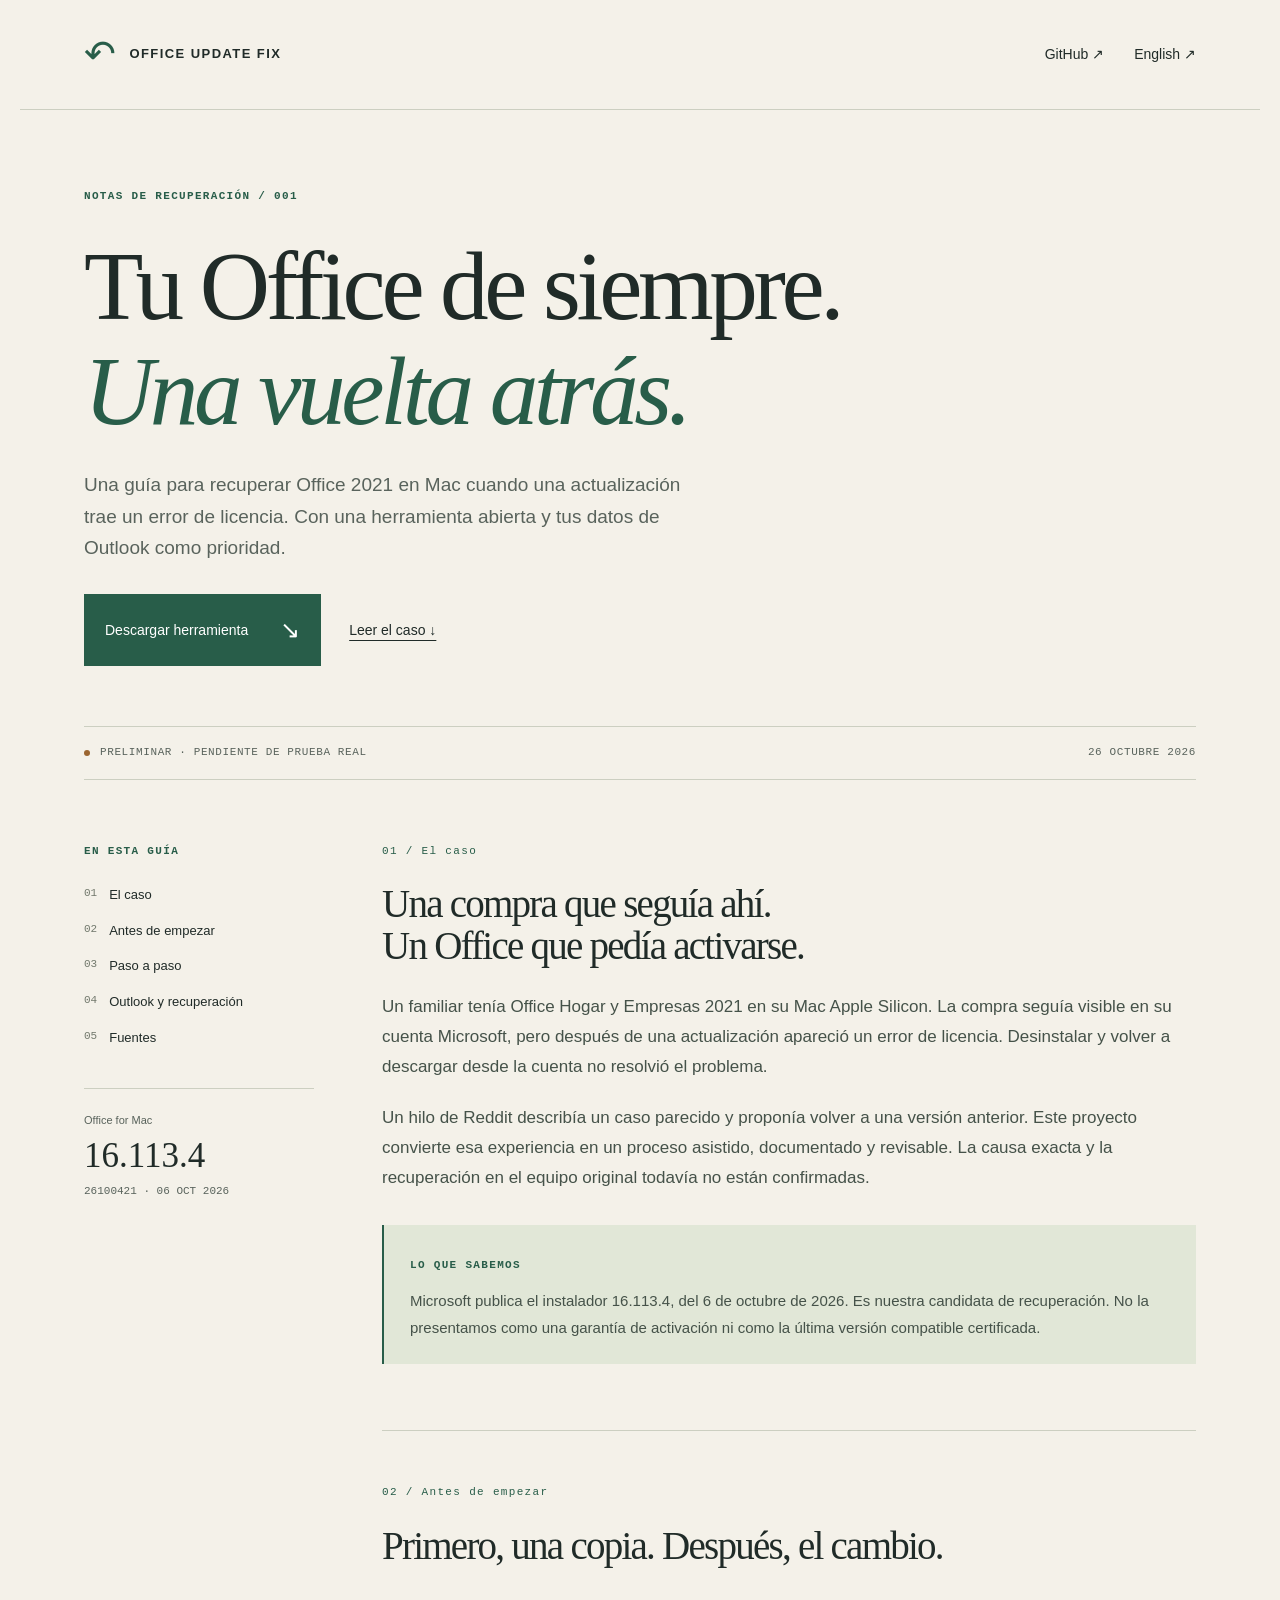
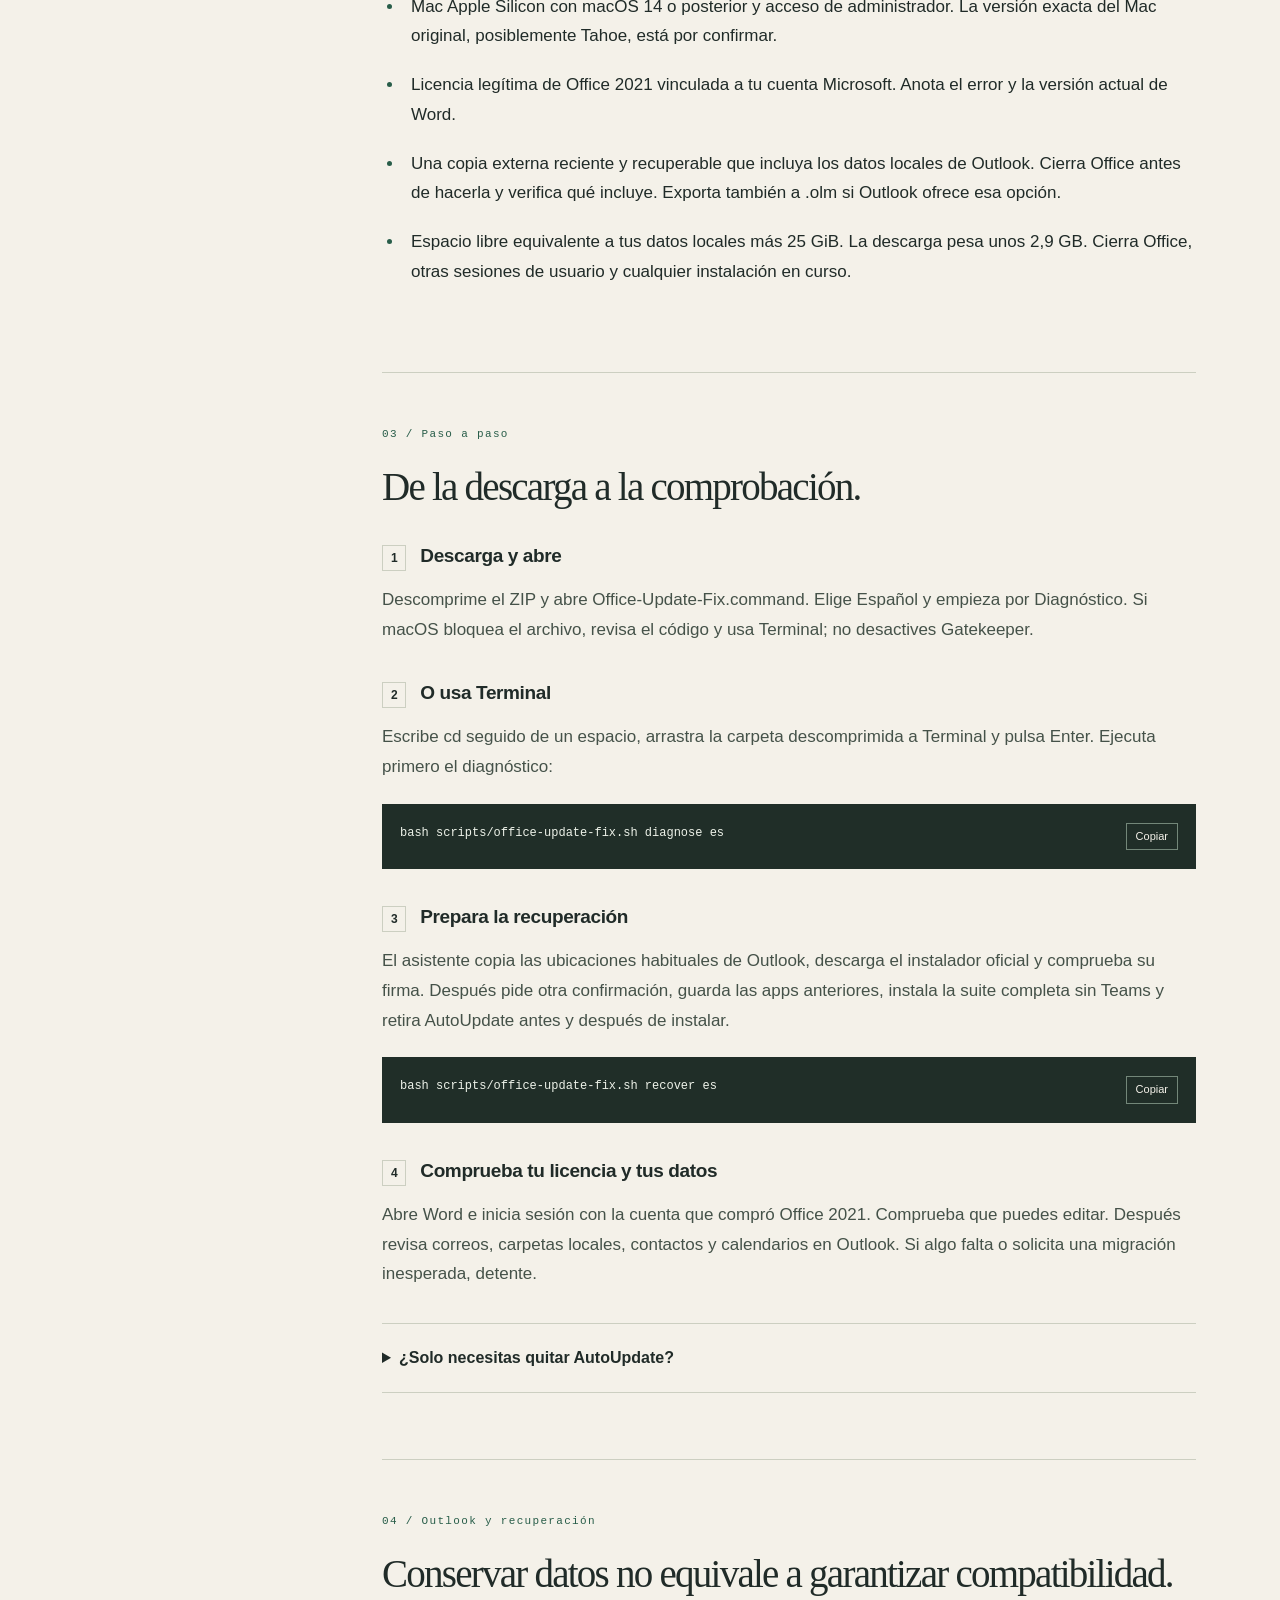
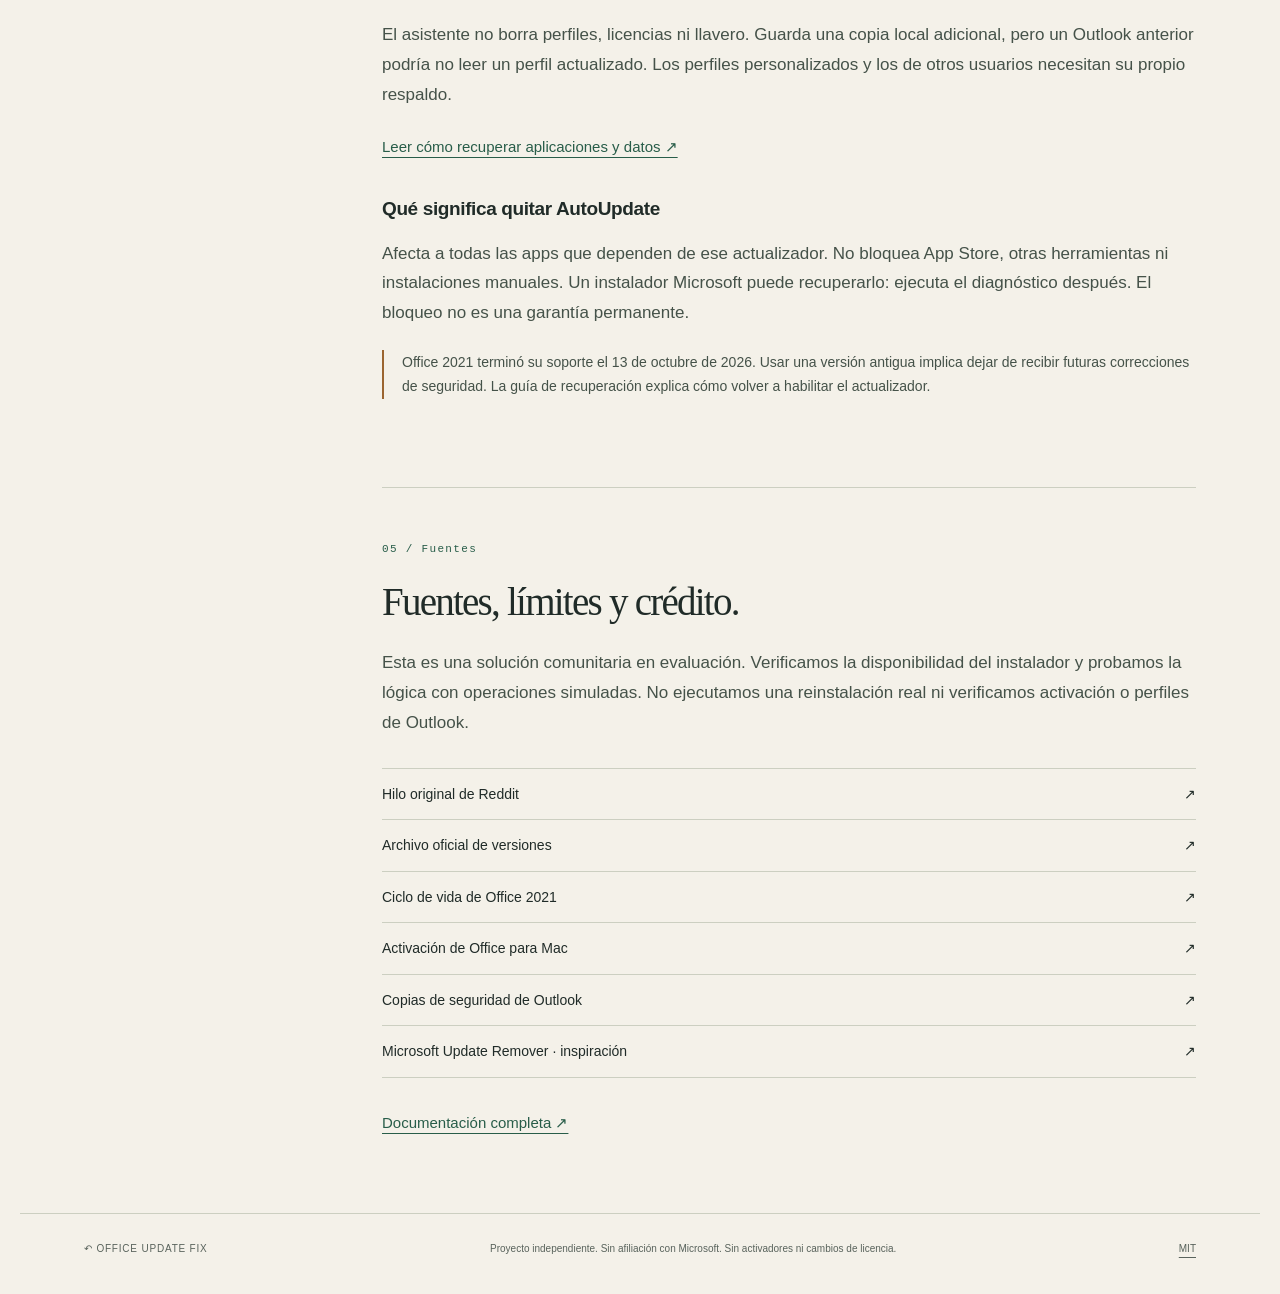
==== docs/index.html @ cecaf272 "Add bilingual Office 2021 recovery assistant and guide" ====
<!doctype html>
<html lang="es"><head><meta charset="utf-8"><meta name="viewport" content="width=device-width, initial-scale=1"><meta name="description" content="Una guía para recuperar Office 2021 en Mac cuando una actualización trae un error de licencia. Con una herramienta abierta y tus datos de Outlook como prioridad."><meta name="theme-color" content="#f4f1e9"><title>Office Update Fix — El caso</title><link rel="stylesheet" href="style.css"><script src="site.js" defer></script></head>
<body><a class="skip" href="#main">Ir al contenido</a><header><a class="brand" href="./"><span class="mark" aria-hidden="true">↶</span> OFFICE UPDATE FIX</a><nav aria-label="Language / Idioma"><a href="https://github.com/juandiegoc30/office-update-fix">GitHub ↗</a><a href="en/" lang="en">English ↗</a></nav></header>
<main id="main"><section class="hero"><div class="eyebrow">NOTAS DE RECUPERACIÓN / 001</div><h1>Tu Office de siempre.<br><em>Una vuelta atrás.</em></h1><p class="intro">Una guía para recuperar Office 2021 en Mac cuando una actualización trae un error de licencia. Con una herramienta abierta y tus datos de Outlook como prioridad.</p><div class="actions"><a class="button" href="https://github.com/juandiegoc30/office-update-fix/releases/latest/download/office-update-fix.zip">Descargar herramienta <span aria-hidden="true">↘</span></a><a href="#case">Leer el caso ↓</a></div><div class="meta"><span>PRELIMINAR · PENDIENTE DE PRUEBA REAL</span><time datetime="2026-10-26">26 OCTUBRE 2026</time></div></section>
<div class="layout"><aside><p class="eyebrow">EN ESTA GUÍA</p><a href="#case"><span>01</span>El caso</a><a href="#prepare"><span>02</span>Antes de empezar</a><a href="#steps"><span>03</span>Paso a paso</a><a href="#outlook"><span>04</span>Outlook y recuperación</a><a href="#sources"><span>05</span>Fuentes</a><div class="version"><span>Office for Mac</span><strong>16.113.4</strong><small>26100421 · 06 OCT 2026</small></div></aside><article>
<section id="case"><p class="section-number">01 / El caso</p><h2>Una compra que seguía ahí.<br>Un Office que pedía activarse.</h2><p>Un familiar tenía Office Hogar y Empresas 2021 en su Mac Apple Silicon. La compra seguía visible en su cuenta Microsoft, pero después de una actualización apareció un error de licencia. Desinstalar y volver a descargar desde la cuenta no resolvió el problema.</p><p>Un hilo de Reddit describía un caso parecido y proponía volver a una versión anterior. Este proyecto convierte esa experiencia en un proceso asistido, documentado y revisable. La causa exacta y la recuperación en el equipo original todavía no están confirmadas.</p><blockquote><span class="eyebrow">LO QUE SABEMOS</span><p>Microsoft publica el instalador 16.113.4, del 6 de octubre de 2026. Es nuestra candidata de recuperación. No la presentamos como una garantía de activación ni como la última versión compatible certificada.</p></blockquote></section>
<section id="prepare"><p class="section-number">02 / Antes de empezar</p><h2>Primero, una copia. Después, el cambio.</h2><ul class="requirements"><li>Mac Apple Silicon con macOS 14 o posterior y acceso de administrador. La versión exacta del Mac original, posiblemente Tahoe, está por confirmar.</li><li>Licencia legítima de Office 2021 vinculada a tu cuenta Microsoft. Anota el error y la versión actual de Word.</li><li>Una copia externa reciente y recuperable que incluya los datos locales de Outlook. Cierra Office antes de hacerla y verifica qué incluye. Exporta también a .olm si Outlook ofrece esa opción.</li><li>Espacio libre equivalente a tus datos locales más 25 GiB. La descarga pesa unos 2,9 GB. Cierra Office, otras sesiones de usuario y cualquier instalación en curso.</li></ul></section>
<section id="steps"><p class="section-number">03 / Paso a paso</p><h2>De la descarga a la comprobación.</h2><h3><span>1</span>Descarga y abre</h3><p>Descomprime el ZIP y abre Office-Update-Fix.command. Elige Español y empieza por Diagnóstico. Si macOS bloquea el archivo, revisa el código y usa Terminal; no desactives Gatekeeper.</p><h3><span>2</span>O usa Terminal</h3><p>Escribe cd seguido de un espacio, arrastra la carpeta descomprimida a Terminal y pulsa Enter. Ejecuta primero el diagnóstico:</p><div class="command"><code>bash scripts/office-update-fix.sh diagnose es</code><button type="button" data-copy data-success="Copiado" data-error="Selecciona el comando y cópialo manualmente.">Copiar</button></div><h3><span>3</span>Prepara la recuperación</h3><p>El asistente copia las ubicaciones habituales de Outlook, descarga el instalador oficial y comprueba su firma. Después pide otra confirmación, guarda las apps anteriores, instala la suite completa sin Teams y retira AutoUpdate antes y después de instalar.</p><div class="command"><code>bash scripts/office-update-fix.sh recover es</code><button type="button" data-copy data-success="Copiado" data-error="Selecciona el comando y cópialo manualmente.">Copiar</button></div><h3><span>4</span>Comprueba tu licencia y tus datos</h3><p>Abre Word e inicia sesión con la cuenta que compró Office 2021. Comprueba que puedes editar. Después revisa correos, carpetas locales, contactos y calendarios en Outlook. Si algo falta o solicita una migración inesperada, detente.</p><details><summary>¿Solo necesitas quitar AutoUpdate?</summary><p>Este comando retira el actualizador sin reinstalar Office. Pide confirmación y conserva una copia de sus componentes.</p><div class="command"><code>bash scripts/office-update-fix.sh remove-autoupdate es</code><button type="button" data-copy data-success="Copiado" data-error="Selecciona el comando y cópialo manualmente.">Copiar</button></div></details><p id="copy-status" class="sr-only" role="status"></p></section>
<section id="outlook"><p class="section-number">04 / Outlook y recuperación</p><h2>Conservar datos no equivale a garantizar compatibilidad.</h2><p>El asistente no borra perfiles, licencias ni llavero. Guarda una copia local adicional, pero un Outlook anterior podría no leer un perfil actualizado. Los perfiles personalizados y los de otros usuarios necesitan su propio respaldo.</p><a class="text-link" href="https://github.com/juandiegoc30/office-update-fix/blob/main/RECOVERY.md">Leer cómo recuperar aplicaciones y datos ↗</a><h3>Qué significa quitar AutoUpdate</h3><p>Afecta a todas las apps que dependen de ese actualizador. No bloquea App Store, otras herramientas ni instalaciones manuales. Un instalador Microsoft puede recuperarlo: ejecuta el diagnóstico después. El bloqueo no es una garantía permanente.</p><p class="notice">Office 2021 terminó su soporte el 13 de octubre de 2026. Usar una versión antigua implica dejar de recibir futuras correcciones de seguridad. La guía de recuperación explica cómo volver a habilitar el actualizador.</p></section>
<section id="sources"><p class="section-number">05 / Fuentes</p><h2>Fuentes, límites y crédito.</h2><p>Esta es una solución comunitaria en evaluación. Verificamos la disponibilidad del instalador y probamos la lógica con operaciones simuladas. No ejecutamos una reinstalación real ni verificamos activación o perfiles de Outlook.</p><ul class="sources"><li><a href="https://www.reddit.com/r/macapps/comments/1xf6o5f/fixed_how_to_get_microsoft_office_2021_for_mac_to/">Hilo original de Reddit<span aria-hidden="true">↗</span></a></li><li><a href="https://learn.microsoft.com/en-us/officeupdates/update-history-office-for-mac">Archivo oficial de versiones<span aria-hidden="true">↗</span></a></li><li><a href="https://learn.microsoft.com/en-us/lifecycle/products/office-2021">Ciclo de vida de Office 2021<span aria-hidden="true">↗</span></a></li><li><a href="https://support.microsoft.com/en-us/microsoft-365-activation-licensing/office-install/activate-office-for-mac">Activación de Office para Mac<span aria-hidden="true">↗</span></a></li><li><a href="https://support.microsoft.com/en-us/outlook/automatically-archive-or-back-up-outlook-for-mac-items">Copias de seguridad de Outlook<span aria-hidden="true">↗</span></a></li><li><a href="https://github.com/mrsarac/microsoft-update-remover">Microsoft Update Remover · inspiración<span aria-hidden="true">↗</span></a></li></ul><a class="text-link" href="https://github.com/juandiegoc30/office-update-fix/blob/main/README.md">Documentación completa ↗</a></section>
</article></div></main><footer><span>↶ OFFICE UPDATE FIX</span><p>Proyecto independiente. Sin afiliación con Microsoft. Sin activadores ni cambios de licencia.</p><a href="https://github.com/juandiegoc30/office-update-fix/blob/main/LICENSE">MIT</a></footer></body></html>
---- docs/style.css ----
:root{--paper:#f4f1e9;--ink:#202b28;--muted:#59635c;--green:#285d49;--line:#cccfc1;--accent:#e1e7d7}*{box-sizing:border-box}html{scroll-behavior:smooth;scroll-padding-top:35px}body{margin:0;background:var(--paper);color:var(--ink);font-family:'Avenir Next',Avenir,'Segoe UI',sans-serif;font-size:17px;line-height:1.75}a{color:inherit;text-underline-offset:5px}a:hover{color:var(--green)}a:focus-visible,button:focus-visible,summary:focus-visible{outline:3px solid var(--green);outline-offset:5px}header,main,footer{max-width:1240px;margin:auto;padding-inline:64px}header{height:110px;display:flex;align-items:center;justify-content:space-between;border-bottom:1px solid var(--line)}header a{text-decoration:none}.brand{font-size:13px;font-weight:700;letter-spacing:.11em;display:flex;align-items:center;gap:12px}.mark{font-size:38px;font-weight:400;color:var(--green)}header nav{display:flex;gap:30px;font-size:14px}.hero{padding-top:77px}.eyebrow,.section-number,.meta{font-family:'SFMono-Regular',Consolas,monospace;font-size:11px;letter-spacing:.12em}.eyebrow{color:var(--green);font-weight:600}h1,h2{font-family:'Iowan Old Style','Palatino Linotype',Palatino,Georgia,serif;font-weight:400;letter-spacing:-.045em;line-height:1.08}h1{font-size:clamp(54px,7.6vw,100px);margin:28px 0 25px}h1 em{font-weight:400;color:var(--green)}.intro{max-width:610px;font-size:19px;line-height:1.65;color:var(--muted)}.actions{display:flex;align-items:center;gap:28px;margin:31px 0 60px;font-size:14px}.button{background:var(--green);color:white;padding:15px 21px;text-decoration:none;display:flex;gap:32px;align-items:center}.button:hover{background:#1e4939;color:white}.button span{font-size:24px}.meta{border-top:1px solid var(--line);border-bottom:1px solid var(--line);padding:16px 0;display:flex;justify-content:space-between;gap:16px;color:var(--muted);letter-spacing:.055em}.meta>span{display:flex;align-items:center;gap:10px}.meta>span:before{content:'';width:6px;height:6px;background:#9b6530;border-radius:100%;flex-shrink:0}.layout{display:grid;grid-template-columns:230px minmax(0,1fr);gap:68px;padding-top:62px}aside{align-self:start;position:sticky;top:35px}aside .eyebrow{margin:0 0 23px}aside>a{display:flex;gap:12px;font-size:13px;text-decoration:none;margin:13px 0}aside>a span{color:#72796d;font-family:monospace;font-size:11px}.version{border-top:1px solid var(--line);margin-top:38px;padding-top:22px;display:flex;flex-direction:column}.version span,.version small{font-size:11px;color:var(--muted)}.version strong{font-family:Georgia,serif;font-size:35px;font-weight:400;line-height:1.5}.version small{font-family:monospace}article section{padding-bottom:66px;margin-bottom:52px;border-bottom:1px solid var(--line)}article section:last-child{border:0;margin-bottom:10px}h2{font-size:39px;margin:20px 0 25px}p{margin:0 0 22px}.section-number{color:var(--green)}article p{color:#455249}blockquote{margin:32px 0 0;padding:23px 26px;border-left:2px solid var(--green);background:var(--accent)}blockquote p{margin:10px 0 0;font-size:15px;line-height:1.8}.requirements{padding-left:22px}.requirements li{padding-left:7px;margin-bottom:19px}.requirements li::marker{color:var(--green)}h3{font-size:19px;font-weight:600;letter-spacing:-.02em;margin:31px 0 13px;display:flex;gap:14px;align-items:baseline}h3>span{border:1px solid var(--line);padding:0 8px;font-size:12px;line-height:24px;flex-shrink:0}.command{display:flex;background:#202e28;color:#edf2e9;padding:19px 18px;gap:12px;align-items:flex-start;margin:21px 0 30px}.command code{font-family:'SFMono-Regular',Consolas,monospace;font-size:12px;white-space:pre-wrap;overflow-wrap:anywhere;flex:1}.command button{background:none;border:1px solid #738779;color:#f4f1e9;font:inherit;font-size:11px;padding:3px 9px;cursor:pointer;flex-shrink:0}.command button:hover{background:#3f5548}.command button:focus-visible{outline-color:white}details{margin-top:34px;border-top:1px solid var(--line);border-bottom:1px solid var(--line);padding:20px 0}summary{cursor:pointer;font-weight:600;font-size:16px}details p{margin-top:18px}.notice{font-size:14px;border-left:2px solid #9b6530;padding-left:18px}.text-link{font-size:15px;color:var(--green)}.sources{list-style:none;padding:0;margin:30px 0}.sources li{border-top:1px solid var(--line)}.sources li:last-child{border-bottom:1px solid var(--line)}.sources a{display:flex;justify-content:space-between;gap:20px;padding:13px 0;font-size:14px;text-decoration:none}footer{border-top:1px solid var(--line);padding-top:26px;padding-bottom:36px;display:flex;justify-content:space-between;align-items:baseline;gap:25px;font-size:10px;color:var(--muted)}footer>span{letter-spacing:.08em;white-space:nowrap}footer p{margin:0}.skip{position:absolute;top:-100px;left:20px;padding:12px;background:var(--ink);color:white;z-index:2}.skip:focus{top:10px}.sr-only{position:absolute;width:1px;height:1px;padding:0;margin:-1px;overflow:hidden;clip:rect(0,0,0,0);white-space:nowrap;border:0}@media(max-width:900px){header,main,footer{padding-inline:32px}.layout{grid-template-columns:165px minmax(0,1fr);gap:35px}h2{font-size:33px}.meta{font-size:9px}}@media(max-width:650px){body{font-size:16px}header,main,footer{padding-inline:22px}header{height:82px}.brand{font-size:10px;letter-spacing:.035em;gap:6px}.mark{font-size:28px}header nav{gap:16px;font-size:12px}header nav>a:first-child{display:none}.hero{padding-top:47px}h1{font-size:52px;line-height:1.07;margin-top:23px}.intro{font-size:17px}.actions{gap:20px;align-items:flex-start;flex-direction:column;margin-bottom:38px}.meta{flex-direction:column;gap:8px}.layout{display:block;padding-top:32px}aside{position:static;padding-bottom:25px;border-bottom:1px solid var(--line);margin-bottom:35px}aside>a{display:inline-flex;margin:5px 15px 5px 0}.version{display:none}aside .eyebrow{margin-bottom:12px}article section{padding-bottom:36px;margin-bottom:35px}h2{font-size:33px}.command{padding:15px 12px;gap:8px}.command code{font-size:11px}footer{display:block}footer p{margin:13px 0}blockquote{padding:20px}}@media(prefers-reduced-motion:reduce){html{scroll-behavior:auto}}
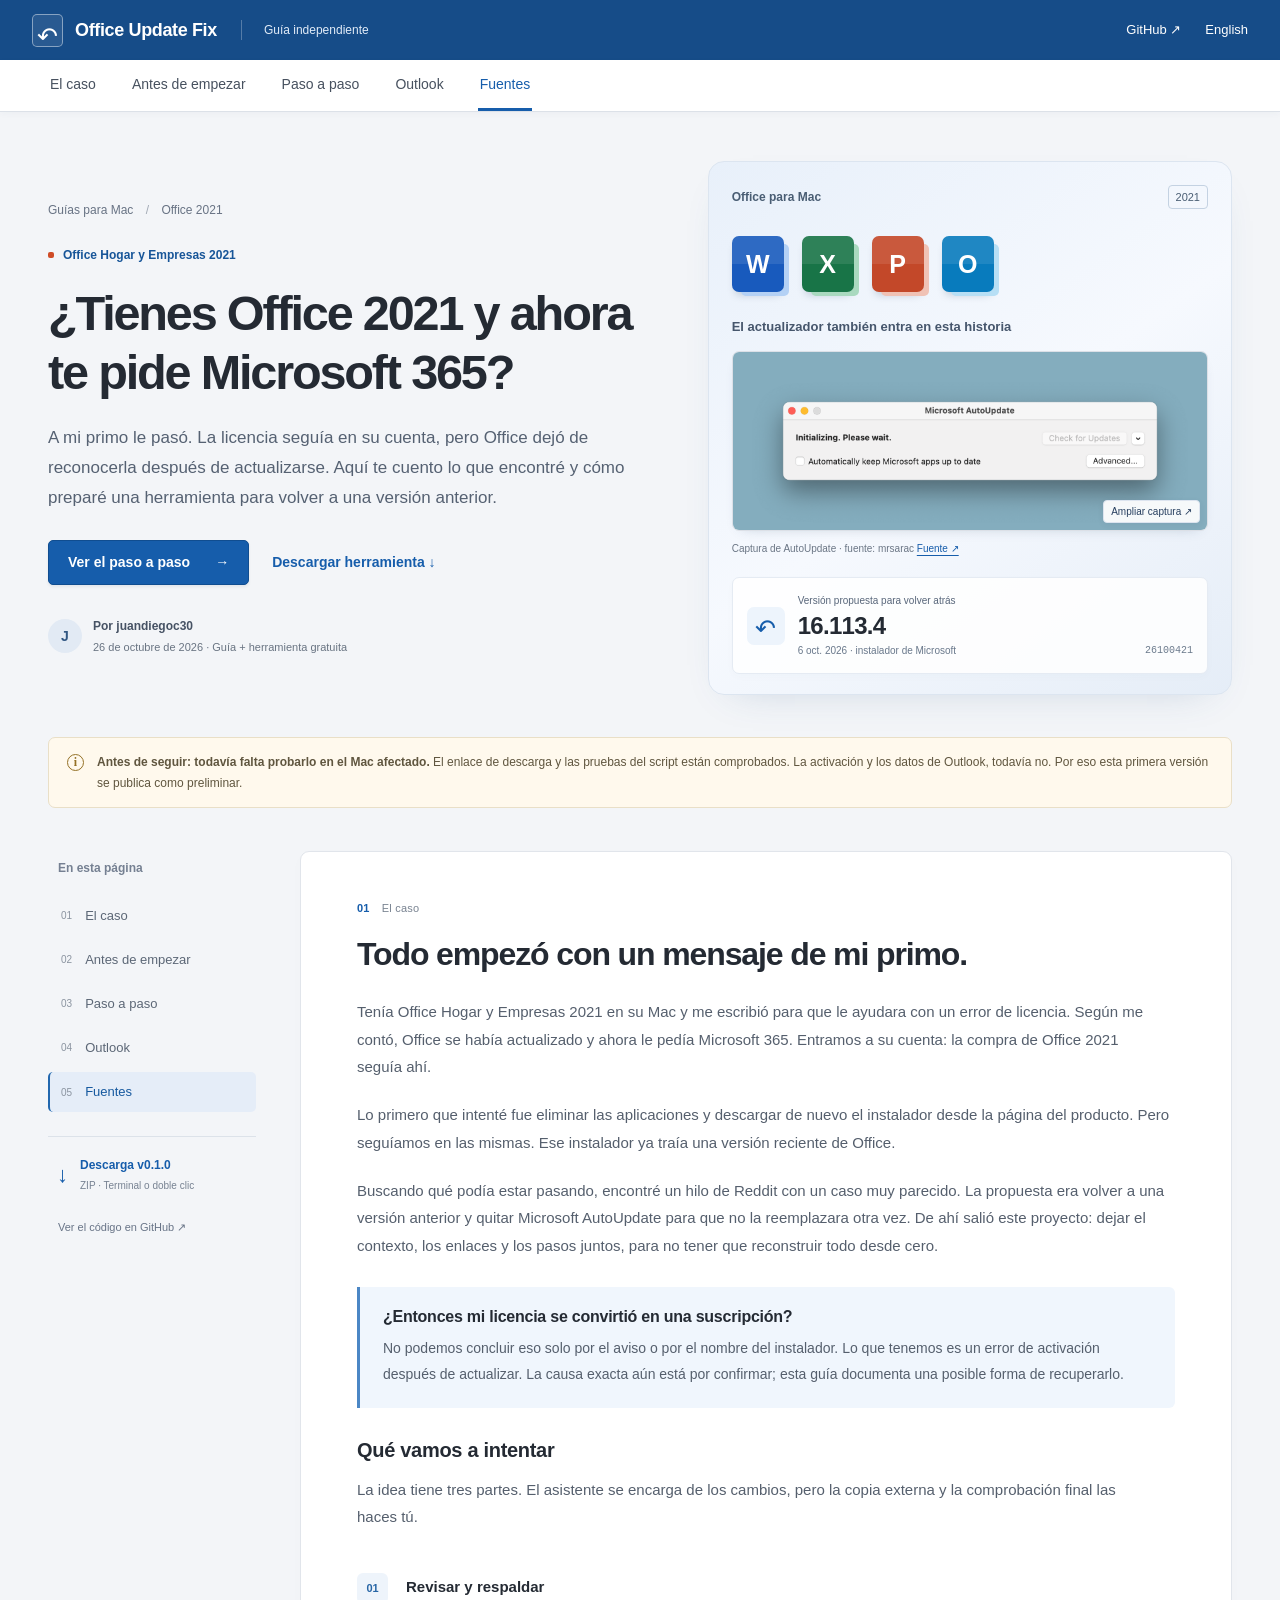
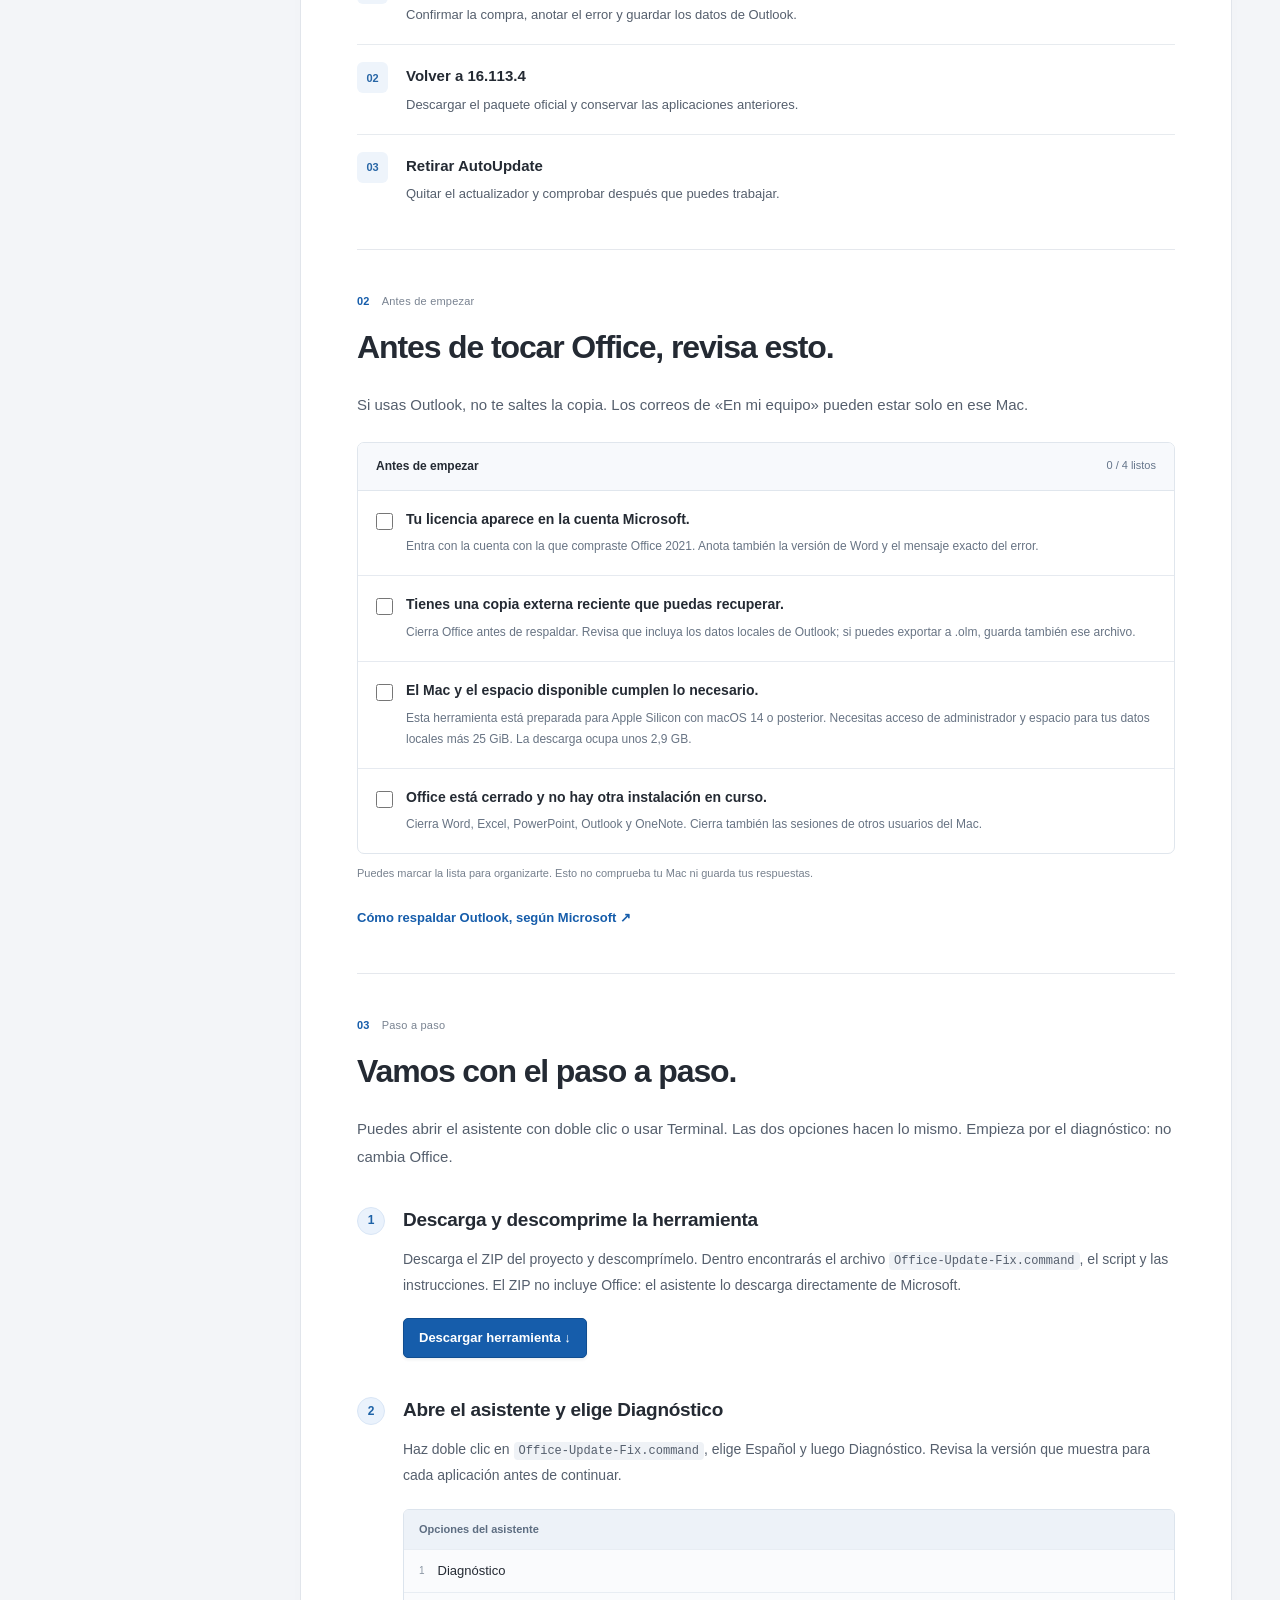
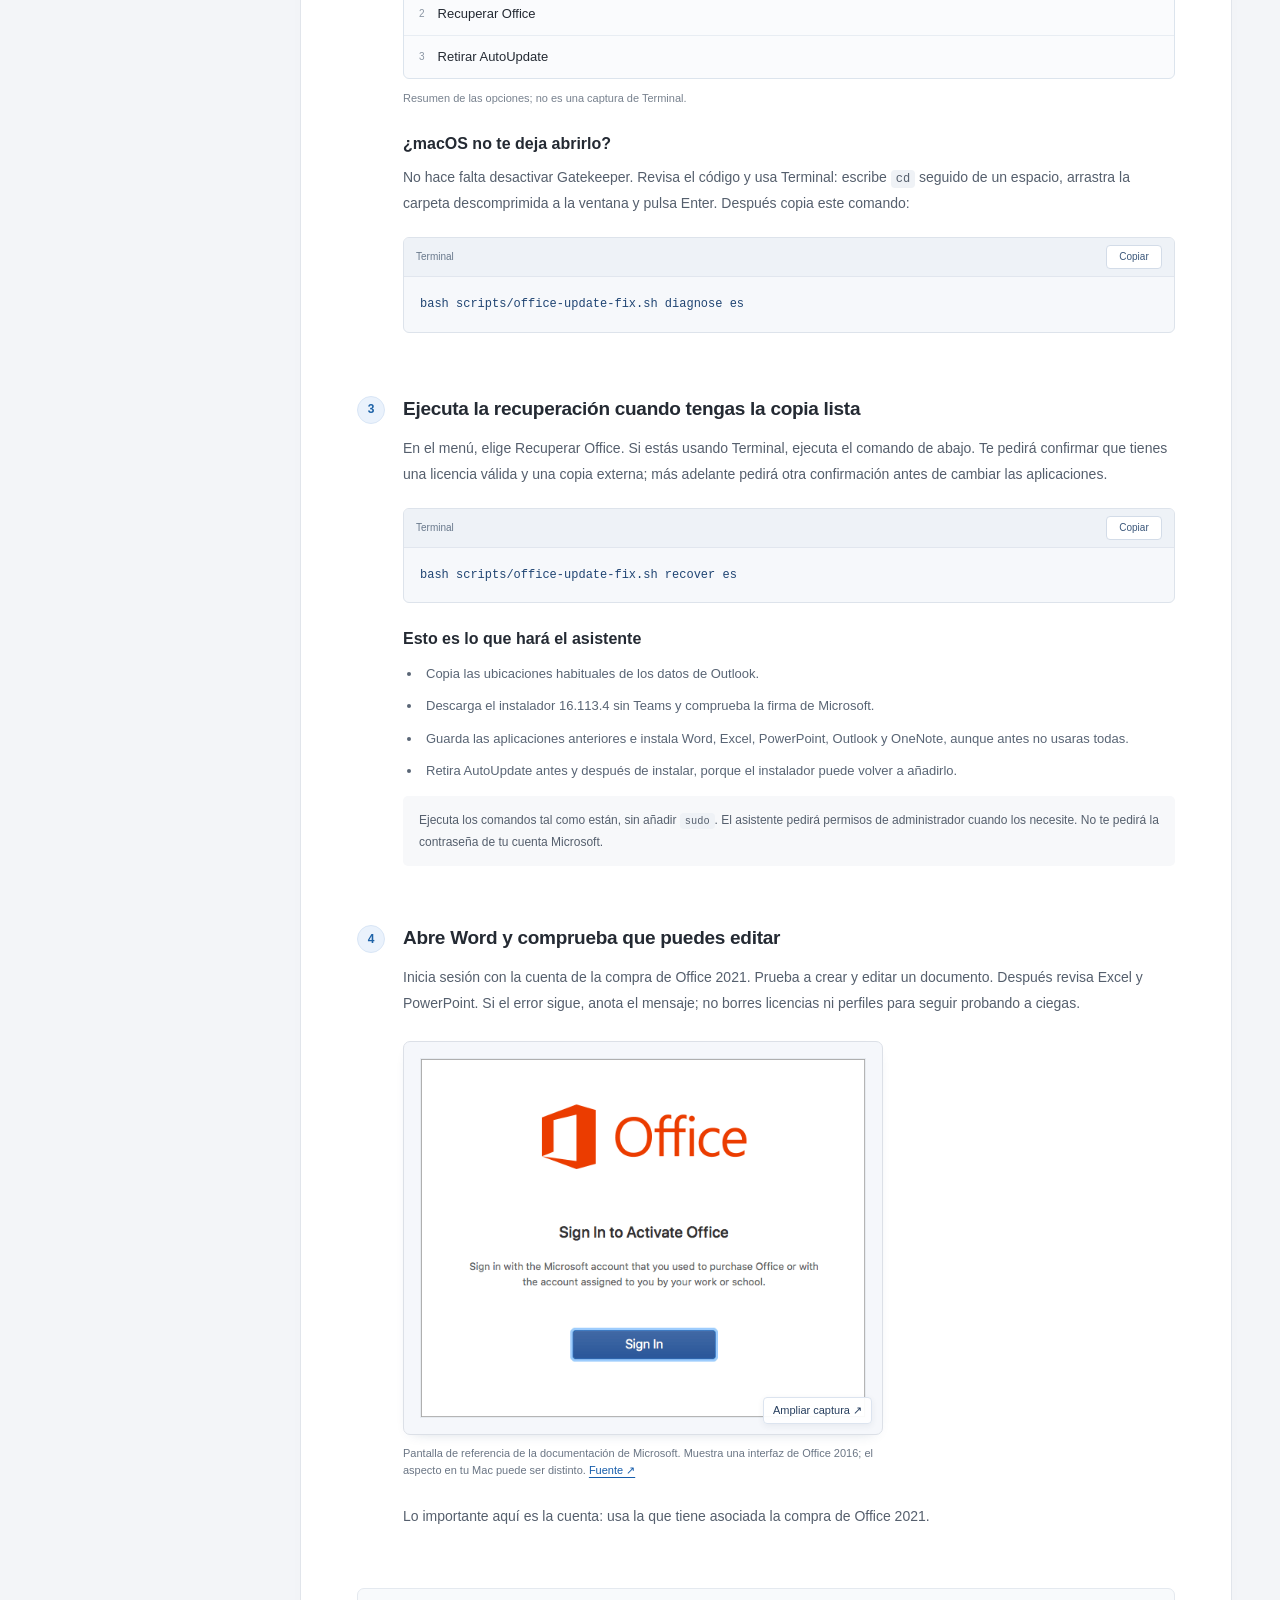
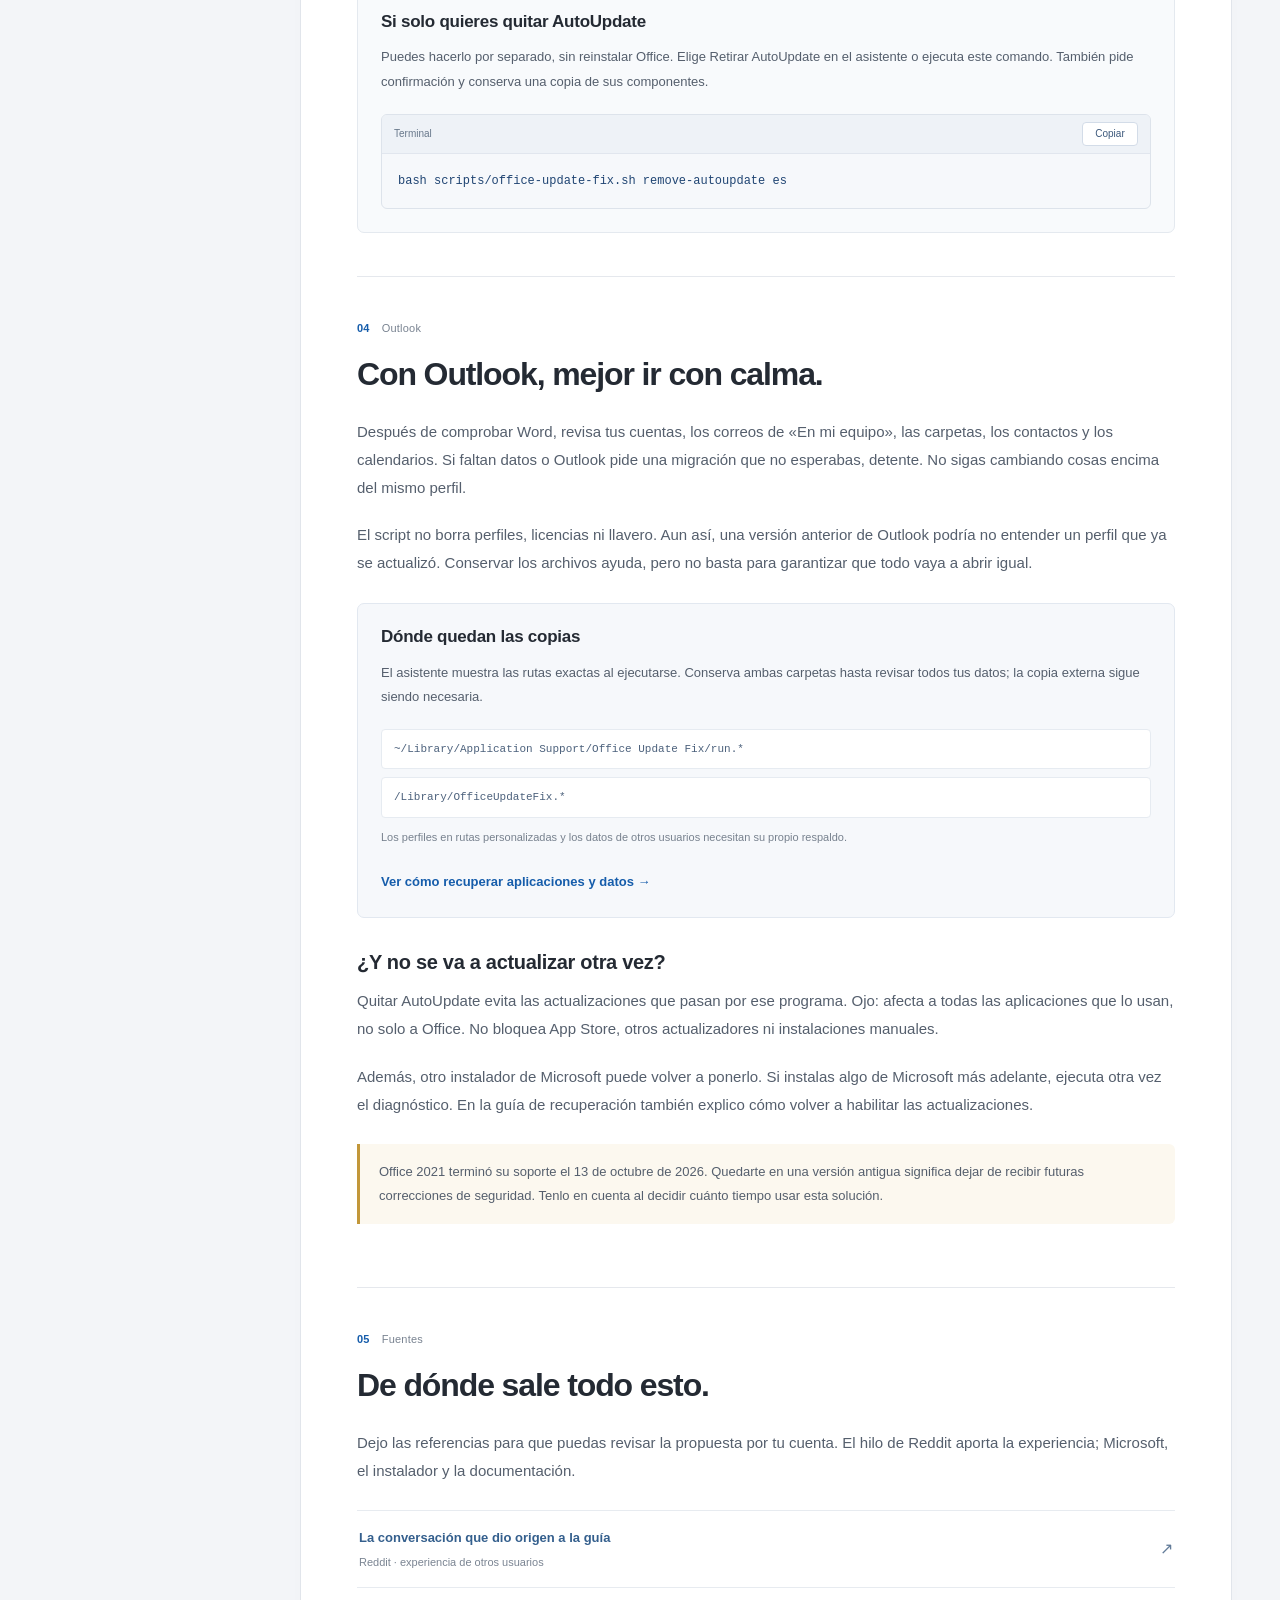
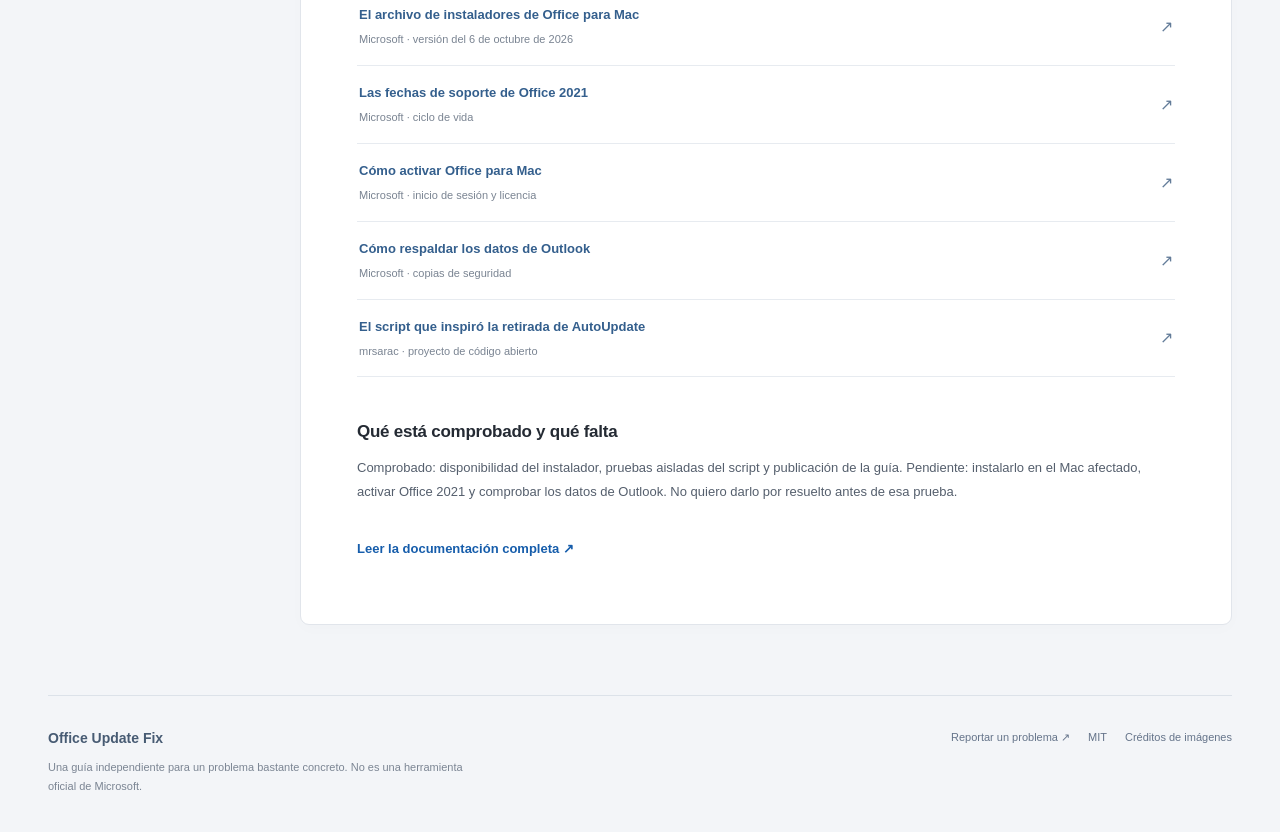
==== commit 61d6ebb1: "Redesign bilingual guide with Office-inspired UI and reference screenshots" ====
--- a/docs/index.html
+++ b/docs/index.html
@@ -1,11 +1,32 @@
 <!doctype html>
-<html lang="es"><head><meta charset="utf-8"><meta name="viewport" content="width=device-width, initial-scale=1"><meta name="description" content="Una guía para recuperar Office 2021 en Mac cuando una actualización trae un error de licencia. Con una herramienta abierta y tus datos de Outlook como prioridad."><meta name="theme-color" content="#f4f1e9"><title>Office Update Fix — El caso</title><link rel="stylesheet" href="style.css"><script src="site.js" defer></script></head>
-<body><a class="skip" href="#main">Ir al contenido</a><header><a class="brand" href="./"><span class="mark" aria-hidden="true">↶</span> OFFICE UPDATE FIX</a><nav aria-label="Language / Idioma"><a href="https://github.com/juandiegoc30/office-update-fix">GitHub ↗</a><a href="en/" lang="en">English ↗</a></nav></header>
-<main id="main"><section class="hero"><div class="eyebrow">NOTAS DE RECUPERACIÓN / 001</div><h1>Tu Office de siempre.<br><em>Una vuelta atrás.</em></h1><p class="intro">Una guía para recuperar Office 2021 en Mac cuando una actualización trae un error de licencia. Con una herramienta abierta y tus datos de Outlook como prioridad.</p><div class="actions"><a class="button" href="https://github.com/juandiegoc30/office-update-fix/releases/latest/download/office-update-fix.zip">Descargar herramienta <span aria-hidden="true">↘</span></a><a href="#case">Leer el caso ↓</a></div><div class="meta"><span>PRELIMINAR · PENDIENTE DE PRUEBA REAL</span><time datetime="2026-10-26">26 OCTUBRE 2026</time></div></section>
-<div class="layout"><aside><p class="eyebrow">EN ESTA GUÍA</p><a href="#case"><span>01</span>El caso</a><a href="#prepare"><span>02</span>Antes de empezar</a><a href="#steps"><span>03</span>Paso a paso</a><a href="#outlook"><span>04</span>Outlook y recuperación</a><a href="#sources"><span>05</span>Fuentes</a><div class="version"><span>Office for Mac</span><strong>16.113.4</strong><small>26100421 · 06 OCT 2026</small></div></aside><article>
-<section id="case"><p class="section-number">01 / El caso</p><h2>Una compra que seguía ahí.<br>Un Office que pedía activarse.</h2><p>Un familiar tenía Office Hogar y Empresas 2021 en su Mac Apple Silicon. La compra seguía visible en su cuenta Microsoft, pero después de una actualización apareció un error de licencia. Desinstalar y volver a descargar desde la cuenta no resolvió el problema.</p><p>Un hilo de Reddit describía un caso parecido y proponía volver a una versión anterior. Este proyecto convierte esa experiencia en un proceso asistido, documentado y revisable. La causa exacta y la recuperación en el equipo original todavía no están confirmadas.</p><blockquote><span class="eyebrow">LO QUE SABEMOS</span><p>Microsoft publica el instalador 16.113.4, del 6 de octubre de 2026. Es nuestra candidata de recuperación. No la presentamos como una garantía de activación ni como la última versión compatible certificada.</p></blockquote></section>
-<section id="prepare"><p class="section-number">02 / Antes de empezar</p><h2>Primero, una copia. Después, el cambio.</h2><ul class="requirements"><li>Mac Apple Silicon con macOS 14 o posterior y acceso de administrador. La versión exacta del Mac original, posiblemente Tahoe, está por confirmar.</li><li>Licencia legítima de Office 2021 vinculada a tu cuenta Microsoft. Anota el error y la versión actual de Word.</li><li>Una copia externa reciente y recuperable que incluya los datos locales de Outlook. Cierra Office antes de hacerla y verifica qué incluye. Exporta también a .olm si Outlook ofrece esa opción.</li><li>Espacio libre equivalente a tus datos locales más 25 GiB. La descarga pesa unos 2,9 GB. Cierra Office, otras sesiones de usuario y cualquier instalación en curso.</li></ul></section>
-<section id="steps"><p class="section-number">03 / Paso a paso</p><h2>De la descarga a la comprobación.</h2><h3><span>1</span>Descarga y abre</h3><p>Descomprime el ZIP y abre Office-Update-Fix.command. Elige Español y empieza por Diagnóstico. Si macOS bloquea el archivo, revisa el código y usa Terminal; no desactives Gatekeeper.</p><h3><span>2</span>O usa Terminal</h3><p>Escribe cd seguido de un espacio, arrastra la carpeta descomprimida a Terminal y pulsa Enter. Ejecuta primero el diagnóstico:</p><div class="command"><code>bash scripts/office-update-fix.sh diagnose es</code><button type="button" data-copy data-success="Copiado" data-error="Selecciona el comando y cópialo manualmente.">Copiar</button></div><h3><span>3</span>Prepara la recuperación</h3><p>El asistente copia las ubicaciones habituales de Outlook, descarga el instalador oficial y comprueba su firma. Después pide otra confirmación, guarda las apps anteriores, instala la suite completa sin Teams y retira AutoUpdate antes y después de instalar.</p><div class="command"><code>bash scripts/office-update-fix.sh recover es</code><button type="button" data-copy data-success="Copiado" data-error="Selecciona el comando y cópialo manualmente.">Copiar</button></div><h3><span>4</span>Comprueba tu licencia y tus datos</h3><p>Abre Word e inicia sesión con la cuenta que compró Office 2021. Comprueba que puedes editar. Después revisa correos, carpetas locales, contactos y calendarios en Outlook. Si algo falta o solicita una migración inesperada, detente.</p><details><summary>¿Solo necesitas quitar AutoUpdate?</summary><p>Este comando retira el actualizador sin reinstalar Office. Pide confirmación y conserva una copia de sus componentes.</p><div class="command"><code>bash scripts/office-update-fix.sh remove-autoupdate es</code><button type="button" data-copy data-success="Copiado" data-error="Selecciona el comando y cópialo manualmente.">Copiar</button></div></details><p id="copy-status" class="sr-only" role="status"></p></section>
-<section id="outlook"><p class="section-number">04 / Outlook y recuperación</p><h2>Conservar datos no equivale a garantizar compatibilidad.</h2><p>El asistente no borra perfiles, licencias ni llavero. Guarda una copia local adicional, pero un Outlook anterior podría no leer un perfil actualizado. Los perfiles personalizados y los de otros usuarios necesitan su propio respaldo.</p><a class="text-link" href="https://github.com/juandiegoc30/office-update-fix/blob/main/RECOVERY.md">Leer cómo recuperar aplicaciones y datos ↗</a><h3>Qué significa quitar AutoUpdate</h3><p>Afecta a todas las apps que dependen de ese actualizador. No bloquea App Store, otras herramientas ni instalaciones manuales. Un instalador Microsoft puede recuperarlo: ejecuta el diagnóstico después. El bloqueo no es una garantía permanente.</p><p class="notice">Office 2021 terminó su soporte el 13 de octubre de 2026. Usar una versión antigua implica dejar de recibir futuras correcciones de seguridad. La guía de recuperación explica cómo volver a habilitar el actualizador.</p></section>
-<section id="sources"><p class="section-number">05 / Fuentes</p><h2>Fuentes, límites y crédito.</h2><p>Esta es una solución comunitaria en evaluación. Verificamos la disponibilidad del instalador y probamos la lógica con operaciones simuladas. No ejecutamos una reinstalación real ni verificamos activación o perfiles de Outlook.</p><ul class="sources"><li><a href="https://www.reddit.com/r/macapps/comments/1xf6o5f/fixed_how_to_get_microsoft_office_2021_for_mac_to/">Hilo original de Reddit<span aria-hidden="true">↗</span></a></li><li><a href="https://learn.microsoft.com/en-us/officeupdates/update-history-office-for-mac">Archivo oficial de versiones<span aria-hidden="true">↗</span></a></li><li><a href="https://learn.microsoft.com/en-us/lifecycle/products/office-2021">Ciclo de vida de Office 2021<span aria-hidden="true">↗</span></a></li><li><a href="https://support.microsoft.com/en-us/microsoft-365-activation-licensing/office-install/activate-office-for-mac">Activación de Office para Mac<span aria-hidden="true">↗</span></a></li><li><a href="https://support.microsoft.com/en-us/outlook/automatically-archive-or-back-up-outlook-for-mac-items">Copias de seguridad de Outlook<span aria-hidden="true">↗</span></a></li><li><a href="https://github.com/mrsarac/microsoft-update-remover">Microsoft Update Remover · inspiración<span aria-hidden="true">↗</span></a></li></ul><a class="text-link" href="https://github.com/juandiegoc30/office-update-fix/blob/main/README.md">Documentación completa ↗</a></section>
-</article></div></main><footer><span>↶ OFFICE UPDATE FIX</span><p>Proyecto independiente. Sin afiliación con Microsoft. Sin activadores ni cambios de licencia.</p><a href="https://github.com/juandiegoc30/office-update-fix/blob/main/LICENSE">MIT</a></footer></body></html>+<html lang="es">
+<head>
+<meta charset="utf-8"><meta name="viewport" content="width=device-width, initial-scale=1">
+<title>Office 2021 en Mac: recuperar la versión anterior y quitar AutoUpdate | Office Update Fix</title><meta name="description" content="A mi primo le pasó. La licencia seguía en su cuenta, pero Office dejó de reconocerla después de actualizarse. Aquí te cuento lo que encontré y cómo preparé una herramienta para volver a una versión anterior.">
+<meta name="theme-color" content="#164c88"><meta property="og:title" content="¿Tienes Office 2021 y ahora te pide Microsoft 365?"><meta property="og:description" content="A mi primo le pasó. La licencia seguía en su cuenta, pero Office dejó de reconocerla después de actualizarse. Aquí te cuento lo que encontré y cómo preparé una herramienta para volver a una versión anterior."><meta property="og:type" content="article"><meta property="og:image" content="https://juandiegoc30.github.io/office-update-fix/assets/autoupdate.png">
+<link rel="icon" href="assets/favicon.svg" type="image/svg+xml"><link rel="stylesheet" href="style.css"><script src="site.js" defer></script>
+</head>
+<body>
+<a class="skip" href="#main">Ir al contenido</a>
+<header class="topbar"><div class="topbar-inner"><a class="brand" href="./"><span class="brand-symbol" aria-hidden="true">↶</span><span>Office Update Fix</span></a><span class="independent">Guía independiente</span><nav aria-label="Language / Idioma"><a href="https://github.com/juandiegoc30/office-update-fix">GitHub ↗</a><a href="en/" lang="en">English</a></nav></div></header>
+<nav class="ribbon" aria-label="En esta página"><div><a href="#case" data-nav>El caso</a><a href="#prepare" data-nav>Antes de empezar</a><a href="#steps" data-nav>Paso a paso</a><a href="#outlook" data-nav>Outlook</a><a href="#sources" data-nav>Fuentes</a></div></nav>
+<main id="main">
+<section class="hero wrap"><div class="hero-copy"><p class="breadcrumb">Guías para Mac <span>/</span> Office 2021</p><div class="product-label">Office Hogar y Empresas 2021</div><h1>¿Tienes Office 2021 y ahora te pide Microsoft 365?</h1><p class="intro">A mi primo le pasó. La licencia seguía en su cuenta, pero Office dejó de reconocerla después de actualizarse. Aquí te cuento lo que encontré y cómo preparé una herramienta para volver a una versión anterior.</p><div class="actions"><a class="button" href="#steps">Ver el paso a paso <span aria-hidden="true">→</span></a><a class="download-link" href="https://github.com/juandiegoc30/office-update-fix/releases/latest/download/office-update-fix.zip">Descargar herramienta ↓</a></div><div class="byline"><span class="avatar" aria-hidden="true">J</span><div><strong>Por juandiegoc30</strong><span><time datetime="2026-10-26">26 de octubre de 2026</time> · Guía + herramienta gratuita</span></div></div></div>
+<div class="hero-visual"><div class="visual-header"><strong>Office para Mac</strong><span>2021</span></div><div class="app-row"><span class="app-chip word" title="Word" aria-label="Word"><span aria-hidden="true">W</span></span><span class="app-chip excel" title="Excel" aria-label="Excel"><span aria-hidden="true">X</span></span><span class="app-chip powerpoint" title="PowerPoint" aria-label="PowerPoint"><span aria-hidden="true">P</span></span><span class="app-chip outlook" title="Outlook" aria-label="Outlook"><span aria-hidden="true">O</span></span></div><p class="visual-label">El actualizador también entra en esta historia</p><figure class="screenshot mau-shot"><a class="zoom-image" href="assets/autoupdate.png" data-zoom aria-label="Ampliar captura"><img src="assets/autoupdate.png" alt="Ventana de Microsoft AutoUpdate con la casilla para mantener las aplicaciones actualizadas." loading="lazy" width="1506" height="566"><span class="zoom-label">Ampliar captura ↗</span></a><figcaption>Captura de AutoUpdate · fuente: mrsarac <a href="https://github.com/mrsarac/microsoft-update-remover">Fuente ↗</a></figcaption></figure><div class="version-card"><span class="version-icon" aria-hidden="true">↶</span><div><small>Versión propuesta para volver atrás</small><strong>16.113.4</strong><span>6 oct. 2026 · instalador de Microsoft</span></div><span class="version-build">26100421</span></div></div></section>
+<div class="wrap"><div class="preview-note"><span class="info-icon" aria-hidden="true">i</span><p><strong>Antes de seguir: todavía falta probarlo en el Mac afectado.</strong> El enlace de descarga y las pruebas del script están comprobados. La activación y los datos de Outlook, todavía no. Por eso esta primera versión se publica como preliminar.</p></div></div>
+<div class="guide-layout wrap"><aside class="toc"><p>En esta página</p><nav aria-label="En esta página"><a href="#case" data-nav><span>01</span>El caso</a><a href="#prepare" data-nav><span>02</span>Antes de empezar</a><a href="#steps" data-nav><span>03</span>Paso a paso</a><a href="#outlook" data-nav><span>04</span>Outlook</a><a href="#sources" data-nav><span>05</span>Fuentes</a></nav><a class="sidebar-download" href="https://github.com/juandiegoc30/office-update-fix/releases/latest/download/office-update-fix.zip"><span aria-hidden="true">↓</span><span><strong>Descarga v0.1.0</strong><small>ZIP · Terminal o doble clic</small></span></a><a class="code-link" href="https://github.com/juandiegoc30/office-update-fix">Ver el código en GitHub ↗</a></aside>
+<article class="document">
+<section id="case" class="guide-section"><div class="section-label">01 <span>El caso</span></div><h2>Todo empezó con un mensaje de mi primo.</h2><p>Tenía Office Hogar y Empresas 2021 en su Mac y me escribió para que le ayudara con un error de licencia. Según me contó, Office se había actualizado y ahora le pedía Microsoft 365. Entramos a su cuenta: la compra de Office 2021 seguía ahí.</p><p>Lo primero que intenté fue eliminar las aplicaciones y descargar de nuevo el instalador desde la página del producto. Pero seguíamos en las mismas. Ese instalador ya traía una versión reciente de Office.</p><p>Buscando qué podía estar pasando, encontré un hilo de Reddit con un caso muy parecido. La propuesta era volver a una versión anterior y quitar Microsoft AutoUpdate para que no la reemplazara otra vez. De ahí salió este proyecto: dejar el contexto, los enlaces y los pasos juntos, para no tener que reconstruir todo desde cero.</p><div class="explanation"><h3>¿Entonces mi licencia se convirtió en una suscripción?</h3><p>No podemos concluir eso solo por el aviso o por el nombre del instalador. Lo que tenemos es un error de activación después de actualizar. La causa exacta aún está por confirmar; esta guía documenta una posible forma de recuperarlo.</p></div><h3>Qué vamos a intentar</h3><p>La idea tiene tres partes. El asistente se encarga de los cambios, pero la copia externa y la comprobación final las haces tú.</p><ol class="plan"><li><span class="plan-number">01</span><div><strong>Revisar y respaldar</strong><p>Confirmar la compra, anotar el error y guardar los datos de Outlook.</p></div></li><li><span class="plan-number">02</span><div><strong>Volver a 16.113.4</strong><p>Descargar el paquete oficial y conservar las aplicaciones anteriores.</p></div></li><li><span class="plan-number">03</span><div><strong>Retirar AutoUpdate</strong><p>Quitar el actualizador y comprobar después que puedes trabajar.</p></div></li></ol></section>
+<section id="prepare" class="guide-section"><div class="section-label">02 <span>Antes de empezar</span></div><h2>Antes de tocar Office, revisa esto.</h2><p>Si usas Outlook, no te saltes la copia. Los correos de «En mi equipo» pueden estar solo en ese Mac.</p><div class="checklist" data-checklist><div class="checklist-heading"><strong>Antes de empezar</strong><output data-check-count data-word="listos" aria-live="polite">0 / 4 listos</output></div><label class="check-item"><input type="checkbox"><span><strong>Tu licencia aparece en la cuenta Microsoft.</strong><span>Entra con la cuenta con la que compraste Office 2021. Anota también la versión de Word y el mensaje exacto del error.</span></span></label><label class="check-item"><input type="checkbox"><span><strong>Tienes una copia externa reciente que puedas recuperar.</strong><span>Cierra Office antes de respaldar. Revisa que incluya los datos locales de Outlook; si puedes exportar a .olm, guarda también ese archivo.</span></span></label><label class="check-item"><input type="checkbox"><span><strong>El Mac y el espacio disponible cumplen lo necesario.</strong><span>Esta herramienta está preparada para Apple Silicon con macOS 14 o posterior. Necesitas acceso de administrador y espacio para tus datos locales más 25 GiB. La descarga ocupa unos 2,9 GB.</span></span></label><label class="check-item"><input type="checkbox"><span><strong>Office está cerrado y no hay otra instalación en curso.</strong><span>Cierra Word, Excel, PowerPoint, Outlook y OneNote. Cierra también las sesiones de otros usuarios del Mac.</span></span></label></div><p class="caption">Puedes marcar la lista para organizarte. Esto no comprueba tu Mac ni guarda tus respuestas.</p><a class="text-link" href="https://support.microsoft.com/en-us/outlook/automatically-archive-or-back-up-outlook-for-mac-items">Cómo respaldar Outlook, según Microsoft ↗</a></section>
+<section id="steps" class="guide-section"><div class="section-label">03 <span>Paso a paso</span></div><h2>Vamos con el paso a paso.</h2><p>Puedes abrir el asistente con doble clic o usar Terminal. Las dos opciones hacen lo mismo. Empieza por el diagnóstico: no cambia Office.</p>
+<div class="step"><span class="step-number">1</span><div><h3>Descarga y descomprime la herramienta</h3><p>Descarga el ZIP del proyecto y descomprímelo. Dentro encontrarás el archivo <code>Office-Update-Fix.command</code>, el script y las instrucciones. El ZIP no incluye Office: el asistente lo descarga directamente de Microsoft.</p><a class="button small" href="https://github.com/juandiegoc30/office-update-fix/releases/latest/download/office-update-fix.zip">Descargar herramienta ↓</a></div></div>
+<div class="step"><span class="step-number">2</span><div><h3>Abre el asistente y elige Diagnóstico</h3><p>Haz doble clic en <code>Office-Update-Fix.command</code>, elige Español y luego Diagnóstico. Revisa la versión que muestra para cada aplicación antes de continuar.</p><div class="launcher"><div class="launcher-title">Opciones del asistente</div><div class="launcher-row"><span>1</span>Diagnóstico</div><div class="launcher-row"><span>2</span>Recuperar Office</div><div class="launcher-row"><span>3</span>Retirar AutoUpdate</div></div><p class="caption">Resumen de las opciones; no es una captura de Terminal.</p><h4>¿macOS no te deja abrirlo?</h4><p>No hace falta desactivar Gatekeeper. Revisa el código y usa Terminal: escribe <code>cd</code> seguido de un espacio, arrastra la carpeta descomprimida a la ventana y pulsa Enter. Después copia este comando:</p><div class="command"><div class="command-bar"><span>Terminal</span><button type="button" data-copy data-success="Copiado" data-error="No se pudo copiar. Selecciona el comando y cópialo manualmente.">Copiar</button></div><code>bash scripts/office-update-fix.sh diagnose es</code></div></div></div>
+<div class="step"><span class="step-number">3</span><div><h3>Ejecuta la recuperación cuando tengas la copia lista</h3><p>En el menú, elige Recuperar Office. Si estás usando Terminal, ejecuta el comando de abajo. Te pedirá confirmar que tienes una licencia válida y una copia externa; más adelante pedirá otra confirmación antes de cambiar las aplicaciones.</p><div class="command"><div class="command-bar"><span>Terminal</span><button type="button" data-copy data-success="Copiado" data-error="No se pudo copiar. Selecciona el comando y cópialo manualmente.">Copiar</button></div><code>bash scripts/office-update-fix.sh recover es</code></div><h4>Esto es lo que hará el asistente</h4><ul class="action-list"><li>Copia las ubicaciones habituales de los datos de Outlook.</li><li>Descarga el instalador 16.113.4 sin Teams y comprueba la firma de Microsoft.</li><li>Guarda las aplicaciones anteriores e instala Word, Excel, PowerPoint, Outlook y OneNote, aunque antes no usaras todas.</li><li>Retira AutoUpdate antes y después de instalar, porque el instalador puede volver a añadirlo.</li></ul><p class="note">Ejecuta los comandos tal como están, sin añadir <code>sudo</code>. El asistente pedirá permisos de administrador cuando los necesite. No te pedirá la contraseña de tu cuenta Microsoft.</p></div></div>
+<div class="step"><span class="step-number">4</span><div><h3>Abre Word y comprueba que puedes editar</h3><p>Inicia sesión con la cuenta de la compra de Office 2021. Prueba a crear y editar un documento. Después revisa Excel y PowerPoint. Si el error sigue, anota el mensaje; no borres licencias ni perfiles para seguir probando a ciegas.</p><figure class="screenshot signin-shot"><a class="zoom-image" href="assets/sign-in.png" data-zoom aria-label="Ampliar captura"><img src="assets/sign-in.png" alt="Pantalla de activación de Office 2016 con el botón Sign In para iniciar sesión." loading="lazy" width="577" height="465"><span class="zoom-label">Ampliar captura ↗</span></a><figcaption>Pantalla de referencia de la documentación de Microsoft. Muestra una interfaz de Office 2016; el aspecto en tu Mac puede ser distinto. <a href="https://support.microsoft.com/en-us/microsoft-365-activation-licensing/office-install/activate-office-for-mac">Fuente ↗</a></figcaption></figure><p>Lo importante aquí es la cuenta: usa la que tiene asociada la compra de Office 2021.</p></div></div>
+<div class="standalone"><h3>Si solo quieres quitar AutoUpdate</h3><p>Puedes hacerlo por separado, sin reinstalar Office. Elige Retirar AutoUpdate en el asistente o ejecuta este comando. También pide confirmación y conserva una copia de sus componentes.</p><div class="command"><div class="command-bar"><span>Terminal</span><button type="button" data-copy data-success="Copiado" data-error="No se pudo copiar. Selecciona el comando y cópialo manualmente.">Copiar</button></div><code>bash scripts/office-update-fix.sh remove-autoupdate es</code></div></div><p id="copy-status" class="copy-status" role="status"></p></section>
+<section id="outlook" class="guide-section"><div class="section-label">04 <span>Outlook</span></div><h2>Con Outlook, mejor ir con calma.</h2><p>Después de comprobar Word, revisa tus cuentas, los correos de «En mi equipo», las carpetas, los contactos y los calendarios. Si faltan datos o Outlook pide una migración que no esperabas, detente. No sigas cambiando cosas encima del mismo perfil.</p><p>El script no borra perfiles, licencias ni llavero. Aun así, una versión anterior de Outlook podría no entender un perfil que ya se actualizó. Conservar los archivos ayuda, pero no basta para garantizar que todo vaya a abrir igual.</p><div class="backup"><h3>Dónde quedan las copias</h3><p>El asistente muestra las rutas exactas al ejecutarse. Conserva ambas carpetas hasta revisar todos tus datos; la copia externa sigue siendo necesaria.</p><code>~/Library/Application Support/Office Update Fix/run.*</code><code>/Library/OfficeUpdateFix.*</code><p class="caption">Los perfiles en rutas personalizadas y los datos de otros usuarios necesitan su propio respaldo.</p><a class="text-link" href="https://github.com/juandiegoc30/office-update-fix/blob/main/RECOVERY.md">Ver cómo recuperar aplicaciones y datos →</a></div><h3>¿Y no se va a actualizar otra vez?</h3><p>Quitar AutoUpdate evita las actualizaciones que pasan por ese programa. Ojo: afecta a todas las aplicaciones que lo usan, no solo a Office. No bloquea App Store, otros actualizadores ni instalaciones manuales.</p><p>Además, otro instalador de Microsoft puede volver a ponerlo. Si instalas algo de Microsoft más adelante, ejecuta otra vez el diagnóstico. En la guía de recuperación también explico cómo volver a habilitar las actualizaciones.</p><p class="security-note">Office 2021 terminó su soporte el 13 de octubre de 2026. Quedarte en una versión antigua significa dejar de recibir futuras correcciones de seguridad. Tenlo en cuenta al decidir cuánto tiempo usar esta solución.</p></section>
+<section id="sources" class="guide-section"><div class="section-label">05 <span>Fuentes</span></div><h2>De dónde sale todo esto.</h2><p>Dejo las referencias para que puedas revisar la propuesta por tu cuenta. El hilo de Reddit aporta la experiencia; Microsoft, el instalador y la documentación.</p><ul class="sources"><li><a href="https://www.reddit.com/r/macapps/comments/1xf6o5f/fixed_how_to_get_microsoft_office_2021_for_mac_to/"><span><strong>La conversación que dio origen a la guía</strong><small>Reddit · experiencia de otros usuarios</small></span><span aria-hidden="true">↗</span></a></li><li><a href="https://learn.microsoft.com/en-us/officeupdates/update-history-office-for-mac"><span><strong>El archivo de instaladores de Office para Mac</strong><small>Microsoft · versión del 6 de octubre de 2026</small></span><span aria-hidden="true">↗</span></a></li><li><a href="https://learn.microsoft.com/en-us/lifecycle/products/office-2021"><span><strong>Las fechas de soporte de Office 2021</strong><small>Microsoft · ciclo de vida</small></span><span aria-hidden="true">↗</span></a></li><li><a href="https://support.microsoft.com/en-us/microsoft-365-activation-licensing/office-install/activate-office-for-mac"><span><strong>Cómo activar Office para Mac</strong><small>Microsoft · inicio de sesión y licencia</small></span><span aria-hidden="true">↗</span></a></li><li><a href="https://support.microsoft.com/en-us/outlook/automatically-archive-or-back-up-outlook-for-mac-items"><span><strong>Cómo respaldar los datos de Outlook</strong><small>Microsoft · copias de seguridad</small></span><span aria-hidden="true">↗</span></a></li><li><a href="https://github.com/mrsarac/microsoft-update-remover"><span><strong>El script que inspiró la retirada de AutoUpdate</strong><small>mrsarac · proyecto de código abierto</small></span><span aria-hidden="true">↗</span></a></li></ul><div class="evidence"><h3>Qué está comprobado y qué falta</h3><p>Comprobado: disponibilidad del instalador, pruebas aisladas del script y publicación de la guía. Pendiente: instalarlo en el Mac afectado, activar Office 2021 y comprobar los datos de Outlook. No quiero darlo por resuelto antes de esa prueba.</p></div><a class="text-link" href="https://github.com/juandiegoc30/office-update-fix/blob/main/README.md">Leer la documentación completa ↗</a></section>
+</article></div></main>
+<footer class="wrap"><div><a class="footer-brand" href="./">Office Update Fix</a><p>Una guía independiente para un problema bastante concreto. No es una herramienta oficial de Microsoft.</p></div><nav><a href="https://github.com/juandiegoc30/office-update-fix/issues">Reportar un problema ↗</a><a href="https://github.com/juandiegoc30/office-update-fix/blob/main/LICENSE">MIT</a><a href="assets/credits.html">Créditos de imágenes</a></nav></footer>
+<dialog class="image-dialog" aria-label="Ampliar captura"><form method="dialog"><button class="dialog-close" aria-label="Cerrar captura">×</button></form><img alt=""><p></p></dialog>
+</body></html>
--- a/docs/style.css
+++ b/docs/style.css
@@ -1 +1,1456 @@
-:root{--paper:#f4f1e9;--ink:#202b28;--muted:#59635c;--green:#285d49;--line:#cccfc1;--accent:#e1e7d7}*{box-sizing:border-box}html{scroll-behavior:smooth;scroll-padding-top:35px}body{margin:0;background:var(--paper);color:var(--ink);font-family:'Avenir Next',Avenir,'Segoe UI',sans-serif;font-size:17px;line-height:1.75}a{color:inherit;text-underline-offset:5px}a:hover{color:var(--green)}a:focus-visible,button:focus-visible,summary:focus-visible{outline:3px solid var(--green);outline-offset:5px}header,main,footer{max-width:1240px;margin:auto;padding-inline:64px}header{height:110px;display:flex;align-items:center;justify-content:space-between;border-bottom:1px solid var(--line)}header a{text-decoration:none}.brand{font-size:13px;font-weight:700;letter-spacing:.11em;display:flex;align-items:center;gap:12px}.mark{font-size:38px;font-weight:400;color:var(--green)}header nav{display:flex;gap:30px;font-size:14px}.hero{padding-top:77px}.eyebrow,.section-number,.meta{font-family:'SFMono-Regular',Consolas,monospace;font-size:11px;letter-spacing:.12em}.eyebrow{color:var(--green);font-weight:600}h1,h2{font-family:'Iowan Old Style','Palatino Linotype',Palatino,Georgia,serif;font-weight:400;letter-spacing:-.045em;line-height:1.08}h1{font-size:clamp(54px,7.6vw,100px);margin:28px 0 25px}h1 em{font-weight:400;color:var(--green)}.intro{max-width:610px;font-size:19px;line-height:1.65;color:var(--muted)}.actions{display:flex;align-items:center;gap:28px;margin:31px 0 60px;font-size:14px}.button{background:var(--green);color:white;padding:15px 21px;text-decoration:none;display:flex;gap:32px;align-items:center}.button:hover{background:#1e4939;color:white}.button span{font-size:24px}.meta{border-top:1px solid var(--line);border-bottom:1px solid var(--line);padding:16px 0;display:flex;justify-content:space-between;gap:16px;color:var(--muted);letter-spacing:.055em}.meta>span{display:flex;align-items:center;gap:10px}.meta>span:before{content:'';width:6px;height:6px;background:#9b6530;border-radius:100%;flex-shrink:0}.layout{display:grid;grid-template-columns:230px minmax(0,1fr);gap:68px;padding-top:62px}aside{align-self:start;position:sticky;top:35px}aside .eyebrow{margin:0 0 23px}aside>a{display:flex;gap:12px;font-size:13px;text-decoration:none;margin:13px 0}aside>a span{color:#72796d;font-family:monospace;font-size:11px}.version{border-top:1px solid var(--line);margin-top:38px;padding-top:22px;display:flex;flex-direction:column}.version span,.version small{font-size:11px;color:var(--muted)}.version strong{font-family:Georgia,serif;font-size:35px;font-weight:400;line-height:1.5}.version small{font-family:monospace}article section{padding-bottom:66px;margin-bottom:52px;border-bottom:1px solid var(--line)}article section:last-child{border:0;margin-bottom:10px}h2{font-size:39px;margin:20px 0 25px}p{margin:0 0 22px}.section-number{color:var(--green)}article p{color:#455249}blockquote{margin:32px 0 0;padding:23px 26px;border-left:2px solid var(--green);background:var(--accent)}blockquote p{margin:10px 0 0;font-size:15px;line-height:1.8}.requirements{padding-left:22px}.requirements li{padding-left:7px;margin-bottom:19px}.requirements li::marker{color:var(--green)}h3{font-size:19px;font-weight:600;letter-spacing:-.02em;margin:31px 0 13px;display:flex;gap:14px;align-items:baseline}h3>span{border:1px solid var(--line);padding:0 8px;font-size:12px;line-height:24px;flex-shrink:0}.command{display:flex;background:#202e28;color:#edf2e9;padding:19px 18px;gap:12px;align-items:flex-start;margin:21px 0 30px}.command code{font-family:'SFMono-Regular',Consolas,monospace;font-size:12px;white-space:pre-wrap;overflow-wrap:anywhere;flex:1}.command button{background:none;border:1px solid #738779;color:#f4f1e9;font:inherit;font-size:11px;padding:3px 9px;cursor:pointer;flex-shrink:0}.command button:hover{background:#3f5548}.command button:focus-visible{outline-color:white}details{margin-top:34px;border-top:1px solid var(--line);border-bottom:1px solid var(--line);padding:20px 0}summary{cursor:pointer;font-weight:600;font-size:16px}details p{margin-top:18px}.notice{font-size:14px;border-left:2px solid #9b6530;padding-left:18px}.text-link{font-size:15px;color:var(--green)}.sources{list-style:none;padding:0;margin:30px 0}.sources li{border-top:1px solid var(--line)}.sources li:last-child{border-bottom:1px solid var(--line)}.sources a{display:flex;justify-content:space-between;gap:20px;padding:13px 0;font-size:14px;text-decoration:none}footer{border-top:1px solid var(--line);padding-top:26px;padding-bottom:36px;display:flex;justify-content:space-between;align-items:baseline;gap:25px;font-size:10px;color:var(--muted)}footer>span{letter-spacing:.08em;white-space:nowrap}footer p{margin:0}.skip{position:absolute;top:-100px;left:20px;padding:12px;background:var(--ink);color:white;z-index:2}.skip:focus{top:10px}.sr-only{position:absolute;width:1px;height:1px;padding:0;margin:-1px;overflow:hidden;clip:rect(0,0,0,0);white-space:nowrap;border:0}@media(max-width:900px){header,main,footer{padding-inline:32px}.layout{grid-template-columns:165px minmax(0,1fr);gap:35px}h2{font-size:33px}.meta{font-size:9px}}@media(max-width:650px){body{font-size:16px}header,main,footer{padding-inline:22px}header{height:82px}.brand{font-size:10px;letter-spacing:.035em;gap:6px}.mark{font-size:28px}header nav{gap:16px;font-size:12px}header nav>a:first-child{display:none}.hero{padding-top:47px}h1{font-size:52px;line-height:1.07;margin-top:23px}.intro{font-size:17px}.actions{gap:20px;align-items:flex-start;flex-direction:column;margin-bottom:38px}.meta{flex-direction:column;gap:8px}.layout{display:block;padding-top:32px}aside{position:static;padding-bottom:25px;border-bottom:1px solid var(--line);margin-bottom:35px}aside>a{display:inline-flex;margin:5px 15px 5px 0}.version{display:none}aside .eyebrow{margin-bottom:12px}article section{padding-bottom:36px;margin-bottom:35px}h2{font-size:33px}.command{padding:15px 12px;gap:8px}.command code{font-size:11px}footer{display:block}footer p{margin:13px 0}blockquote{padding:20px}}@media(prefers-reduced-motion:reduce){html{scroll-behavior:auto}}
+:root {
+  --blue:#165dab;
+  --blue-dark:#10487f;
+  --ink:#242a33;
+  --muted:#5b6470;
+  --line:#e1e5eb;
+  --canvas:#f3f5f8;
+  --soft:#edf4fc;
+  --radius:8px;
+}
+* {
+  box-sizing:border-box;
+}
+html {
+  scroll-behavior:smooth;
+  scroll-padding-top:80px;
+}
+body {
+  margin:0;
+  background:var(--canvas);
+  color:var(--ink);
+  font-family:'Segoe UI Variable','Segoe UI',-apple-system,BlinkMacSystemFont,sans-serif;
+  font-size:16px;
+  line-height:1.7;
+}
+a {
+  color:var(--blue);
+  text-underline-offset:3px;
+}
+a:hover {
+  color:var(--blue-dark);
+}
+button,a,input {
+  touch-action:manipulation;
+}
+button,a {
+  transition:background .16s,color .16s,box-shadow .16s,transform .16s;
+}
+a:focus-visible,button:focus-visible,input:focus-visible {
+  outline:3px solid #2976cc;
+  outline-offset:4px;
+}
+button {
+  font:inherit;
+  cursor:pointer;
+}
+p {
+  margin:0 0 20px;
+  text-wrap:pretty;
+}
+h1,h2,h3,h4 {
+  line-height:1.22;
+  text-wrap:balance;
+}
+h1 {
+  font-size:clamp(35px,3.8vw,54px);
+  letter-spacing:-.045em;
+  font-weight:650;
+  margin:18px 0 21px;
+  max-width:650px;
+}
+h2 {
+  font-size:32px;
+  letter-spacing:-.035em;
+  font-weight:650;
+  margin:17px 0 24px;
+}
+h3 {
+  font-size:20px;
+  font-weight:650;
+  margin:30px 0 13px;
+  letter-spacing:-.015em;
+}
+h4 {
+  font-size:16px;
+  margin:26px 0 12px;
+  font-weight:650;
+}
+code {
+  font-family:Consolas,'SFMono-Regular',monospace;
+  font-size:.86em;
+  overflow-wrap:anywhere;
+}
+p code {
+  background:#eff2f6;
+  border-radius:4px;
+  padding:2px 5px;
+}
+.wrap {
+  width:min(1184px,calc(100% - 80px));
+  margin-inline:auto;
+}
+.topbar {
+  background:#164c88;
+  color:white;
+}
+.topbar-inner {
+  width:min(1312px,calc(100% - 64px));
+  height:60px;
+  margin:auto;
+  display:flex;
+  align-items:center;
+  gap:24px;
+}
+.brand {
+  display:flex;
+  gap:12px;
+  align-items:center;
+  color:white;
+  text-decoration:none;
+  font-size:18px;
+  font-weight:600;
+  letter-spacing:-.02em;
+}
+.brand:hover {
+  color:white;
+}
+.brand-symbol {
+  display:grid;
+  place-items:center;
+  border:1px solid #ffffff70;
+  border-radius:5px;
+  background:#ffffff15;
+  width:31px;
+  height:33px;
+  font-size:25px;
+  font-weight:400;
+}
+.independent {
+  font-size:12px;
+  border-left:1px solid #ffffff45;
+  padding-left:22px;
+  color:#e1ebf7;
+}
+.topbar nav {
+  display:flex;
+  gap:24px;
+  margin-left:auto;
+  align-items:center;
+  font-size:13px;
+}
+.topbar nav a {
+  color:white;
+  text-decoration:none;
+  padding:6px 0;
+}
+.topbar nav a:hover {
+  text-decoration:underline;
+}
+.topbar a:focus-visible {
+  outline-color:white;
+}
+.ribbon {
+  background:#fff;
+  border-bottom:1px solid #dce1e8;
+  position:sticky;
+  top:0;
+  z-index:3;
+  box-shadow:0 2px 7px #1b365508;
+}
+.ribbon>div {
+  width:min(1184px,calc(100% - 80px));
+  margin:auto;
+  display:flex;
+  gap:32px;
+  overflow-x:auto;
+  scrollbar-width:thin;
+}
+.ribbon a {
+  font-size:14px;
+  white-space:nowrap;
+  text-decoration:none;
+  color:#47515f;
+  padding:13px 2px 11px;
+  border-bottom:3px solid transparent;
+}
+.ribbon a:hover,.ribbon a[aria-current] {
+  color:var(--blue);
+  border-bottom-color:var(--blue);
+}
+.hero {
+  display:grid;
+  grid-template-columns:minmax(0,1.14fr) minmax(0,1fr);
+  gap:62px;
+  padding-block:49px 42px;
+  align-items:center;
+}
+.breadcrumb {
+  font-size:12px;
+  color:#687384;
+  margin-bottom:25px;
+}
+.breadcrumb span {
+  padding-inline:9px;
+  color:#a1a9b4;
+}
+.product-label {
+  font-size:12px;
+  font-weight:600;
+  color:#175598;
+  display:flex;
+  gap:9px;
+  align-items:center;
+}
+.product-label:before {
+  content:'';
+  width:6px;
+  height:6px;
+  background:#cf4c27;
+  border-radius:2px;
+}
+.intro {
+  font-size:17px;
+  line-height:1.75;
+  color:#556172;
+  max-width:600px;
+}
+.actions {
+  display:flex;
+  align-items:center;
+  gap:23px;
+  flex-wrap:wrap;
+  margin:28px 0 31px;
+}
+.button {
+  display:inline-flex;
+  align-items:center;
+  justify-content:center;
+  gap:25px;
+  padding:11px 19px;
+  background:var(--blue);
+  border:1px solid #104d90;
+  border-radius:5px;
+  box-shadow:0 2px 3px #122c4a12;
+  color:white;
+  text-decoration:none;
+  font-size:14px;
+  font-weight:600;
+  line-height:1.5;
+}
+.button:hover {
+  background:var(--blue-dark);
+  color:white;
+  box-shadow:0 3px 7px #122c4a20;
+}
+.button:active,button:active {
+  transform:translateY(1px);
+}
+.button.small {
+  font-size:13px;
+  padding:9px 15px;
+}
+.download-link {
+  font-size:14px;
+  text-decoration:none;
+  font-weight:600;
+}
+.download-link:hover {
+  text-decoration:underline;
+}
+.byline {
+  display:flex;
+  gap:11px;
+  align-items:center;
+}
+.avatar {
+  display:grid;
+  place-items:center;
+  flex-shrink:0;
+  width:34px;
+  height:34px;
+  background:#e2eaf4;
+  color:#315783;
+  border-radius:50%;
+  font-size:14px;
+  font-weight:600;
+}
+.byline strong {
+  font-size:12px;
+  font-weight:600;
+  display:block;
+  color:#465264;
+}
+.byline div>span {
+  font-size:11px;
+  color:#697482;
+  display:block;
+  margin-top:1px;
+}
+.hero-visual {
+  background:linear-gradient(145deg,#e8f0fa,#f6f9fe 52%,#e5edf7);
+  border:1px solid #dce5f0;
+  border-radius:16px;
+  padding:23px 23px 20px;
+  position:relative;
+  box-shadow:0 15px 40px -25px #31598745;
+}
+.visual-header {
+  display:flex;
+  justify-content:space-between;
+  align-items:center;
+  font-size:12px;
+  color:#495d73;
+}
+.visual-header strong {
+  font-weight:600;
+}
+.visual-header>span {
+  font-size:11px;
+  padding:2px 7px;
+  border:1px solid #c4d2e2;
+  border-radius:4px;
+}
+.app-row {
+  display:flex;
+  gap:18px;
+  margin:27px 0 22px;
+  align-items:center;
+}
+.app-chip {
+  width:52px;
+  height:56px;
+  position:relative;
+  display:grid;
+  place-items:center;
+  border-radius:7px;
+  background:var(--app);
+  box-shadow:7px 6px 0 -2px var(--app-light),0 6px 9px -4px #15324e40;
+  color:white;
+  font-size:25px;
+  font-weight:650;
+}
+.app-chip:before {
+  content:'';
+  position:absolute;
+  inset:0 0 50% 0;
+  background:#ffffff18;
+  border-radius:7px 7px 0 0;
+}
+.app-chip>span {
+  position:relative;
+}
+.word {
+  --app:#185abd;
+  --app-light:#b4d1f5;
+}
+.excel {
+  --app:#187447;
+  --app-light:#a9d9bf;
+}
+.powerpoint {
+  --app:#c34829;
+  --app-light:#f0c2b5;
+}
+.outlook {
+  --app:#087bbd;
+  --app-light:#b7dff5;
+}
+.visual-label {
+  font-size:13px;
+  font-weight:600;
+  margin:24px 0 12px;
+  color:#46566c;
+}
+.screenshot {
+  margin:24px 0;
+}
+.zoom-image {
+  display:block;
+  position:relative;
+  background:#fff;
+  border:1px solid #dce0e7;
+  border-radius:7px;
+  overflow:hidden;
+  box-shadow:0 5px 14px -10px #28446a55;
+}
+.zoom-image img {
+  display:block;
+  width:100%;
+  height:auto;
+}
+.zoom-label {
+  position:absolute;
+  right:10px;
+  bottom:10px;
+  padding:4px 9px;
+  font-size:11px;
+  line-height:1.5;
+  color:#273f5f;
+  background:#ffffffed;
+  border:1px solid #dce4ef;
+  border-radius:4px;
+  box-shadow:0 2px 6px #243c5b12;
+}
+.zoom-image:hover .zoom-label {
+  color:#134c89;
+  background:#f0f6ff;
+}
+.screenshot figcaption {
+  font-size:11px;
+  line-height:1.6;
+  color:#6b7685;
+  margin-top:10px;
+}
+.mau-shot {
+  margin:0 0 20px;
+}
+.mau-shot figcaption {
+  font-size:10px;
+}
+.mau-shot .zoom-label {
+  font-size:10px;
+  padding:3px 7px;
+  bottom:7px;
+  right:7px;
+}
+.version-card {
+  display:flex;
+  gap:13px;
+  align-items:center;
+  background:#ffffffde;
+  padding:14px;
+  border-radius:7px;
+  border:1px solid #e5ebf3;
+  box-shadow:0 3px 8px #36527305;
+}
+.version-icon {
+  font-size:25px;
+  background:#edf4fc;
+  border-radius:7px;
+  width:38px;
+  height:38px;
+  display:grid;
+  place-items:center;
+  color:var(--blue);
+  flex-shrink:0;
+}
+.version-card small {
+  display:block;
+  font-size:10px;
+  color:#58667a;
+}
+.version-card strong {
+  display:block;
+  font-size:24px;
+  font-weight:650;
+  line-height:1.4;
+  letter-spacing:-.03em;
+}
+.version-card div>span {
+  font-size:10px;
+  color:#69788b;
+  display:block;
+}
+.version-build {
+  margin-left:auto;
+  align-self:flex-end;
+  font-family:Consolas,monospace;
+  font-size:10px;
+  color:#6c7b8d;
+}
+.preview-note {
+  display:flex;
+  gap:13px;
+  background:#fff9ed;
+  border:1px solid #e9dfc7;
+  border-radius:7px;
+  padding:14px 18px;
+  font-size:12px;
+  line-height:1.7;
+  color:#60563f;
+}
+.preview-note p {
+  margin:0;
+}
+.preview-note strong {
+  font-weight:650;
+}
+.info-icon {
+  width:17px;
+  height:17px;
+  flex-shrink:0;
+  border:1.5px solid #947126;
+  border-radius:50%;
+  display:grid;
+  place-items:center;
+  font:600 12px Georgia,serif;
+  color:#947126;
+  margin-top:2px;
+}
+.guide-layout {
+  display:grid;
+  grid-template-columns:208px minmax(0,1fr);
+  gap:44px;
+  margin-top:43px;
+  align-items:start;
+  margin-bottom:70px;
+}
+.toc {
+  position:sticky;
+  top:78px;
+  padding-top:7px;
+}
+.toc>p {
+  font-size:12px;
+  font-weight:600;
+  color:#758092;
+  margin:0 0 17px 10px;
+}
+.toc nav {
+  display:grid;
+  gap:4px;
+}
+.toc nav a {
+  display:flex;
+  gap:13px;
+  align-items:center;
+  padding:9px 11px;
+  border-radius:5px;
+  text-decoration:none;
+  font-size:13px;
+  color:#5c6776;
+  border-left:2px solid transparent;
+}
+.toc nav a span {
+  font-size:10px;
+  font-variant-numeric:tabular-nums;
+  color:#8b94a0;
+}
+.toc nav a[aria-current] {
+  background:#e5edf8;
+  color:#16599f;
+  border-left-color:#2167ae;
+}
+.toc nav a:hover {
+  background:#e8edf4;
+}
+.sidebar-download {
+  display:flex;
+  align-items:center;
+  gap:12px;
+  padding:18px 9px;
+  margin:24px 0 0;
+  border-top:1px solid #dce2e9;
+  text-decoration:none;
+}
+.sidebar-download>span:first-child {
+  font-size:22px;
+}
+.sidebar-download strong {
+  font-size:12px;
+  font-weight:600;
+  display:block;
+}
+.sidebar-download small {
+  font-size:10px;
+  color:#778292;
+  display:block;
+  margin-top:2px;
+}
+.code-link {
+  font-size:11px;
+  margin-left:10px;
+  color:#687487;
+  text-decoration:none;
+}
+.document {
+  background:white;
+  border:1px solid #e1e5eb;
+  border-radius:9px;
+  padding:47px 56px 20px;
+  box-shadow:0 4px 16px #16355604;
+  min-width:0;
+}
+.guide-section {
+  padding-bottom:43px;
+  margin-bottom:42px;
+  border-bottom:1px solid #e5e8ed;
+  scroll-margin-top:80px;
+}
+.guide-section:last-child {
+  border:0;
+  margin-bottom:0;
+}
+.section-label {
+  display:flex;
+  gap:12px;
+  align-items:center;
+  font-size:11px;
+  color:var(--blue);
+  font-weight:600;
+  letter-spacing:.02em;
+}
+.section-label>span {
+  color:#798391;
+  font-weight:500;
+}
+.document p {
+  color:#555f6d;
+  font-size:15px;
+  line-height:1.85;
+}
+.explanation {
+  background:#f0f6fd;
+  border-left:3px solid #4b87c5;
+  padding:20px 23px;
+  margin:27px 0 30px;
+  border-radius:0 6px 6px 0;
+}
+.explanation h3 {
+  margin:0 0 10px;
+  font-size:16px;
+}
+.explanation p {
+  font-size:14px;
+  margin:0;
+}
+.plan {
+  list-style:none;
+  padding:0;
+  margin:25px 0 0;
+}
+.plan li {
+  display:flex;
+  gap:18px;
+  padding:17px 0;
+  border-bottom:1px solid #e7ebef;
+}
+.plan li:last-child {
+  border-bottom:0;
+  padding-bottom:0;
+}
+.plan-number {
+  width:31px;
+  height:31px;
+  display:grid;
+  place-items:center;
+  border-radius:6px;
+  background:#eef4fb;
+  color:#2866a6;
+  font-size:11px;
+  font-weight:650;
+  flex-shrink:0;
+}
+.plan strong {
+  font-size:15px;
+  font-weight:600;
+}
+.plan p {
+  font-size:13px;
+  margin:3px 0 0;
+}
+.checklist {
+  border:1px solid #e0e6ed;
+  border-radius:7px;
+  overflow:hidden;
+  margin-top:24px;
+}
+.checklist-heading {
+  display:flex;
+  justify-content:space-between;
+  gap:15px;
+  background:#f7f9fc;
+  padding:13px 18px;
+  font-size:12px;
+  border-bottom:1px solid #e0e6ed;
+}
+.checklist-heading strong {
+  font-weight:600;
+}
+.checklist-heading output {
+  font-size:11px;
+  color:#65758a;
+  font-variant-numeric:tabular-nums;
+}
+.check-item {
+  display:flex;
+  gap:13px;
+  padding:18px;
+  border-bottom:1px solid #e6eaf0;
+  cursor:pointer;
+}
+.check-item:last-child {
+  border:0;
+}
+.check-item:hover {
+  background:#fbfcfe;
+}
+.check-item input {
+  accent-color:#2369b3;
+  width:17px;
+  height:17px;
+  flex-shrink:0;
+  margin:4px 0 0;
+  cursor:pointer;
+}
+.check-item strong {
+  display:block;
+  font-size:14px;
+  font-weight:600;
+  line-height:1.55;
+}
+.check-item span>span {
+  display:block;
+  font-size:12px;
+  color:#687484;
+  line-height:1.75;
+  margin-top:6px;
+}
+.check-item:has(input:checked) {
+  background:#f5f9ff;
+}
+.document .caption {
+  font-size:11px;
+  line-height:1.7;
+  color:#77818e;
+  margin-top:10px;
+}
+.text-link {
+  font-size:13px;
+  font-weight:600;
+  text-decoration:none;
+}
+.text-link:hover {
+  text-decoration:underline;
+}
+.step {
+  display:grid;
+  grid-template-columns:29px minmax(0,1fr);
+  gap:17px;
+  margin:35px 0 38px;
+}
+.step-number {
+  display:grid;
+  place-items:center;
+  width:28px;
+  height:28px;
+  background:#eaf2fc;
+  color:#1d62a7;
+  border:1px solid #d9e6f6;
+  border-radius:50%;
+  font-size:12px;
+  font-weight:600;
+  margin-top:1px;
+}
+.step h3 {
+  margin:2px 0 16px;
+  font-size:19px;
+}
+.step p {
+  font-size:14px;
+}
+.launcher {
+  border:1px solid #dce4ed;
+  border-radius:6px;
+  overflow:hidden;
+  margin-top:20px;
+  background:#fafbfd;
+}
+.launcher-title {
+  font-size:11px;
+  font-weight:600;
+  color:#5d6d81;
+  padding:10px 15px;
+  background:#edf2f8;
+}
+.launcher-row {
+  font-size:13px;
+  padding:10px 15px;
+  border-top:1px solid #e8edf3;
+  display:flex;
+  gap:13px;
+  align-items:center;
+}
+.launcher-row>span {
+  font-size:10px;
+  color:#8a95a3;
+}
+.command {
+  background:#f6f8fb;
+  border:1px solid #dde3eb;
+  border-radius:6px;
+  margin:19px 0 24px;
+  overflow:hidden;
+}
+.command-bar {
+  display:flex;
+  align-items:center;
+  justify-content:space-between;
+  gap:15px;
+  padding:7px 12px;
+  border-bottom:1px solid #e1e6ee;
+  font-size:10px;
+  color:#68788b;
+  background:#eef2f7;
+}
+.command button {
+  background:#fff;
+  color:#3c587b;
+  border:1px solid #d3dce8;
+  padding:3px 10px;
+  font-size:10px;
+  border-radius:4px;
+  line-height:1.6;
+  min-width:56px;
+}
+.command button:hover {
+  background:#e7f0fc;
+}
+.command>code {
+  display:block;
+  font-size:12px;
+  color:#204573;
+  padding:16px;
+  white-space:pre-wrap;
+  word-break:break-word;
+  line-height:1.9;
+}
+.action-list {
+  padding-left:19px;
+  color:#596575;
+  font-size:13px;
+  line-height:1.8;
+}
+.action-list li {
+  padding-left:4px;
+  margin:9px 0;
+}
+.note {
+  padding:13px 16px;
+  background:#f7f8fa;
+  border-radius:5px;
+}
+.document .note {
+  font-size:12px;
+}
+.signin-shot {
+  max-width:480px;
+  margin:24px 0;
+}
+.signin-shot .zoom-image {
+  padding:16px;
+  background:#f5f7fb;
+}
+.signin-shot img {
+  border:1px solid #e7ebf0;
+}
+.signin-shot figcaption {
+  font-size:11px;
+}
+.standalone {
+  padding:23px;
+  background:#f8fafc;
+  border:1px solid #e4e9ef;
+  border-radius:7px;
+}
+.standalone h3 {
+  margin-top:0;
+  font-size:17px;
+}
+.standalone p {
+  font-size:13px;
+}
+.standalone .command {
+  margin-bottom:0;
+}
+.copy-status {
+  font-size:12px!important;
+  color:#225996!important;
+  min-height:0;
+  margin:10px 0 0;
+}
+.copy-status:empty {
+  display:none;
+}
+.backup {
+  background:#f6f8fb;
+  border:1px solid #e2e8f0;
+  border-radius:7px;
+  padding:23px;
+  margin:26px 0 32px;
+}
+.backup h3 {
+  margin-top:0;
+  font-size:17px;
+}
+.backup p {
+  font-size:13px;
+}
+.backup>code {
+  display:block;
+  font-size:11px;
+  background:white;
+  border:1px solid #e6ebf1;
+  border-radius:4px;
+  padding:10px 12px;
+  margin-top:8px;
+  color:#4c617c;
+}
+.document .security-note {
+  border-left:3px solid #c2973a;
+  background:#fcf8ef;
+  padding:16px 19px;
+  font-size:13px;
+  border-radius:0 6px 6px 0;
+  margin-top:26px;
+}
+.sources {
+  list-style:none;
+  padding:0;
+  margin:25px 0;
+}
+.sources li {
+  border-bottom:1px solid #e7ebf0;
+}
+.sources li:first-child {
+  border-top:1px solid #e7ebf0;
+}
+.sources a {
+  display:flex;
+  align-items:center;
+  justify-content:space-between;
+  gap:20px;
+  padding:16px 2px;
+  text-decoration:none;
+}
+.sources strong {
+  display:block;
+  font-size:13px;
+  font-weight:600;
+  color:#345f8d;
+}
+.sources small {
+  display:block;
+  font-size:11px;
+  color:#7a8492;
+  margin-top:4px;
+}
+.sources a>span:last-child {
+  font-size:16px;
+  color:#637c99;
+}
+.sources a:hover strong {
+  text-decoration:underline;
+}
+.evidence {
+  padding:20px 0 10px;
+}
+.evidence h3 {
+  font-size:17px;
+  margin-top:0;
+}
+.evidence p {
+  font-size:13px;
+}
+footer {
+  display:flex;
+  justify-content:space-between;
+  gap:32px;
+  border-top:1px solid #dce2e9;
+  padding-block:28px 36px;
+  align-items:start;
+}
+.footer-brand {
+  font-size:14px;
+  font-weight:600;
+  text-decoration:none;
+  color:#475b73;
+}
+footer p {
+  font-size:11px;
+  color:#7b8593;
+  margin:7px 0 0;
+  max-width:430px;
+}
+footer nav {
+  display:flex;
+  gap:18px;
+  flex-wrap:wrap;
+  padding-top:4px;
+  justify-content:flex-end;
+}
+footer nav a {
+  font-size:11px;
+  text-decoration:none;
+  color:#65748a;
+}
+.image-dialog {
+  border:1px solid #d4dde8;
+  border-radius:10px;
+  padding:42px 22px 20px;
+  max-width:min(1100px,94vw);
+  max-height:92vh;
+  overflow:auto;
+  box-shadow:0 20px 80px #10203755;
+  background:#f7f9fc;
+}
+.image-dialog::backdrop {
+  background:#14273eaa;
+  backdrop-filter:blur(4px);
+}
+.image-dialog>img {
+  display:block;
+  max-width:100%;
+  max-height:72vh;
+  object-fit:contain;
+  margin:auto;
+}
+.image-dialog>p {
+  font-size:12px;
+  color:#5c6b7e;
+  margin:15px 0 0;
+  max-width:850px;
+}
+.dialog-close {
+  position:absolute;
+  top:8px;
+  right:10px;
+  border:0;
+  background:transparent;
+  color:#4a5d74;
+  font-size:26px;
+  line-height:28px;
+  width:30px;
+  border-radius:4px;
+}
+.dialog-close:hover {
+  background:#e3eaf3;
+}
+.skip {
+  position:absolute;
+  left:15px;
+  top:-100px;
+  padding:10px;
+  background:white;
+  z-index:5;
+  color:var(--blue);
+}
+.skip:focus {
+  top:10px;
+}
+.credits-page {
+  max-width:800px;
+  margin:60px auto;
+  padding:35px;
+  background:white;
+  border:1px solid var(--line);
+  border-radius:8px;
+}
+.credits-page h1 {
+  font-size:32px;
+}
+.credits-page h2 {
+  font-size:22px;
+}
+.credits-page p {
+  font-size:14px;
+}
+.credits-page pre {
+  white-space:pre-wrap;
+  font-size:11px;
+  background:#f2f5f9;
+  padding:15px;
+}
+@media(min-width:1450px) {
+  .hero {
+    gap:80px;
+    padding-block:60px 48px;
+  }
+}
+@media(max-width:1050px) {
+  .wrap {
+    width:calc(100% - 48px);
+  }
+  .ribbon>div {
+    width:calc(100% - 48px);
+  }
+  .hero {
+    gap:30px;
+    grid-template-columns:1.1fr 1fr;
+  }
+  .hero-visual {
+    padding:18px;
+  }
+  .app-chip {
+    width:40px;
+    height:44px;
+    font-size:21px;
+  }
+  .app-row {
+    gap:15px;
+  }
+  .version-build {
+    display:none;
+  }
+  .guide-layout {
+    grid-template-columns:166px minmax(0,1fr);
+    gap:24px;
+  }
+  .document {
+    padding:35px 32px 15px;
+  }
+  .toc nav a {
+    font-size:12px;
+    gap:9px;
+    padding-inline:7px;
+  }
+  .sidebar-download {
+    gap:7px;
+    padding-inline:6px;
+  }
+  .sidebar-download strong {
+    font-size:11px;
+  }
+  .byline div>span {
+    font-size:10px;
+  }
+  .actions {
+    gap:16px;
+  }
+  .download-link {
+    font-size:12px;
+  }
+}
+@media(max-width:800px) {
+  .topbar-inner {
+    width:calc(100% - 40px);
+    gap:16px;
+  }
+  .independent {
+    display:none;
+  }
+  .hero {
+    grid-template-columns:1fr;
+    gap:32px;
+    padding-top:30px;
+  }
+  .hero-copy {
+    max-width:620px;
+  }
+  .hero-visual {
+    display:grid;
+    grid-template-columns:1fr 1fr;
+    gap:0 24px;
+    padding:22px;
+  }
+  .visual-header {
+    grid-column:1/-1;
+  }
+  .app-row {
+    grid-column:1;
+    grid-row:2;
+    margin:22px 0;
+  }
+  .visual-label {
+    grid-column:1;
+    margin:0 0 13px;
+  }
+  .mau-shot {
+    grid-column:2;
+    grid-row:2/5;
+    align-self:center;
+    margin:0;
+  }
+  .version-card {
+    grid-column:1;
+    grid-row:4;
+    padding:12px;
+  }
+  .version-icon {
+    display:none;
+  }
+  .version-card strong {
+    font-size:22px;
+  }
+  .guide-layout {
+    grid-template-columns:1fr;
+    gap:20px;
+    margin-top:27px;
+  }
+  .toc {
+    position:static;
+    display:none;
+  }
+  .document {
+    padding:35px 40px 15px;
+  }
+  .ribbon>div {
+    gap:25px;
+  }
+  .preview-note {
+    font-size:12px;
+  }
+  h1 {
+    max-width:650px;
+    font-size:42px;
+  }
+  footer {
+    gap:25px;
+    flex-direction:column;
+  }
+  footer nav {
+    justify-content:flex-start;
+  }
+  .byline div>span {
+    font-size:11px;
+  }
+}
+@media(max-width:520px) {
+  .wrap {
+    width:calc(100% - 32px);
+  }
+  .topbar-inner {
+    height:57px;
+    width:calc(100% - 32px);
+  }
+  .brand {
+    font-size:15px;
+    gap:9px;
+  }
+  .brand-symbol {
+    width:27px;
+    height:29px;
+    font-size:21px;
+  }
+  .topbar nav {
+    gap:14px;
+    font-size:12px;
+  }
+  .topbar nav a:first-child {
+    display:none;
+  }
+  .ribbon>div {
+    width:calc(100% - 32px);
+    gap:22px;
+  }
+  .ribbon a {
+    font-size:12px;
+    padding-block:11px 9px;
+  }
+  .hero {
+    padding-top:24px;
+    padding-bottom:25px;
+    gap:26px;
+  }
+  h1 {
+    font-size:36px;
+    line-height:1.15;
+    letter-spacing:-.04em;
+    margin-top:14px;
+  }
+  .breadcrumb {
+    font-size:11px;
+    margin-bottom:20px;
+  }
+  .product-label {
+    font-size:11px;
+  }
+  .intro {
+    font-size:15px;
+    line-height:1.8;
+  }
+  .actions {
+    margin:23px 0 25px;
+    gap:18px;
+  }
+  .button {
+    font-size:12px;
+    gap:13px;
+    padding:10px 13px;
+  }
+  .download-link {
+    font-size:12px;
+  }
+  .byline div>span {
+    font-size:10px;
+  }
+  .hero-visual {
+    display:block;
+    padding:19px;
+    border-radius:11px;
+  }
+  .visual-header {
+    font-size:11px;
+  }
+  .app-row {
+    margin:22px 0 23px;
+    gap:17px;
+  }
+  .app-chip {
+    width:43px;
+    height:45px;
+  }
+  .visual-label {
+    margin-bottom:12px;
+  }
+  .mau-shot {
+    margin-bottom:17px;
+  }
+  .version-card {
+    padding:12px;
+  }
+  .version-icon {
+    display:grid;
+    width:34px;
+    height:34px;
+    font-size:23px;
+  }
+  .version-build {
+    display:block;
+    font-size:9px;
+  }
+  .version-card small {
+    font-size:9px;
+  }
+  .version-card div>span {
+    font-size:9px;
+  }
+  .preview-note {
+    padding:13px;
+    gap:10px;
+    font-size:11px;
+  }
+  .document {
+    padding:28px 20px 5px;
+    border-radius:7px;
+  }
+  .guide-section {
+    padding-bottom:30px;
+    margin-bottom:31px;
+  }
+  .section-label {
+    font-size:10px;
+  }
+  h2 {
+    font-size:27px;
+    margin-top:13px;
+  }
+  .document p {
+    font-size:14px;
+    line-height:1.85;
+  }
+  h3 {
+    font-size:18px;
+  }
+  .explanation {
+    padding:17px;
+  }
+  .explanation h3 {
+    font-size:15px;
+  }
+  .explanation p {
+    font-size:13px;
+  }
+  .plan p {
+    font-size:12px;
+  }
+  .plan li {
+    gap:13px;
+  }
+  .check-item {
+    padding:15px 13px;
+    gap:11px;
+  }
+  .check-item strong {
+    font-size:13px;
+  }
+  .check-item span>span {
+    font-size:12px;
+  }
+  .checklist-heading {
+    padding-inline:13px;
+    font-size:11px;
+  }
+  .step {
+    grid-template-columns:23px minmax(0,1fr);
+    gap:10px;
+    margin-block:29px;
+  }
+  .step-number {
+    width:23px;
+    height:23px;
+    font-size:10px;
+  }
+  .step h3 {
+    font-size:17px;
+  }
+  .step p {
+    font-size:13px;
+  }
+  .command>code {
+    font-size:11px;
+    padding:12px;
+  }
+  .standalone {
+    padding:16px;
+  }
+  .backup {
+    padding:16px;
+  }
+  .backup>code {
+    font-size:10px;
+  }
+  .signin-shot .zoom-image {
+    padding:8px;
+  }
+  .zoom-label {
+    font-size:9px;
+  }
+  .document .caption {
+    font-size:10px;
+  }
+  .security-note {
+    padding:14px!important;
+    font-size:12px!important;
+  }
+  .sources strong {
+    font-size:12px;
+  }
+  .sources small {
+    font-size:10px;
+  }
+  .evidence p {
+    font-size:12px;
+  }
+  .guide-layout {
+    margin-bottom:38px;
+  }
+  .credits-page {
+    margin:20px 16px;
+    padding:22px;
+  }
+  .credits-page h1 {
+    font-size:27px;
+  }
+  footer {
+    padding-top:24px;
+  }
+  footer nav {
+    gap:16px;
+  }
+  .image-dialog {
+    padding:42px 10px 15px;
+  }
+  .image-dialog>p {
+    font-size:11px;
+  }
+}
+@media(prefers-reduced-motion:reduce) {
+  html {
+    scroll-behavior:auto;
+  }
+  button,a {
+    transition:none;
+  }
+}
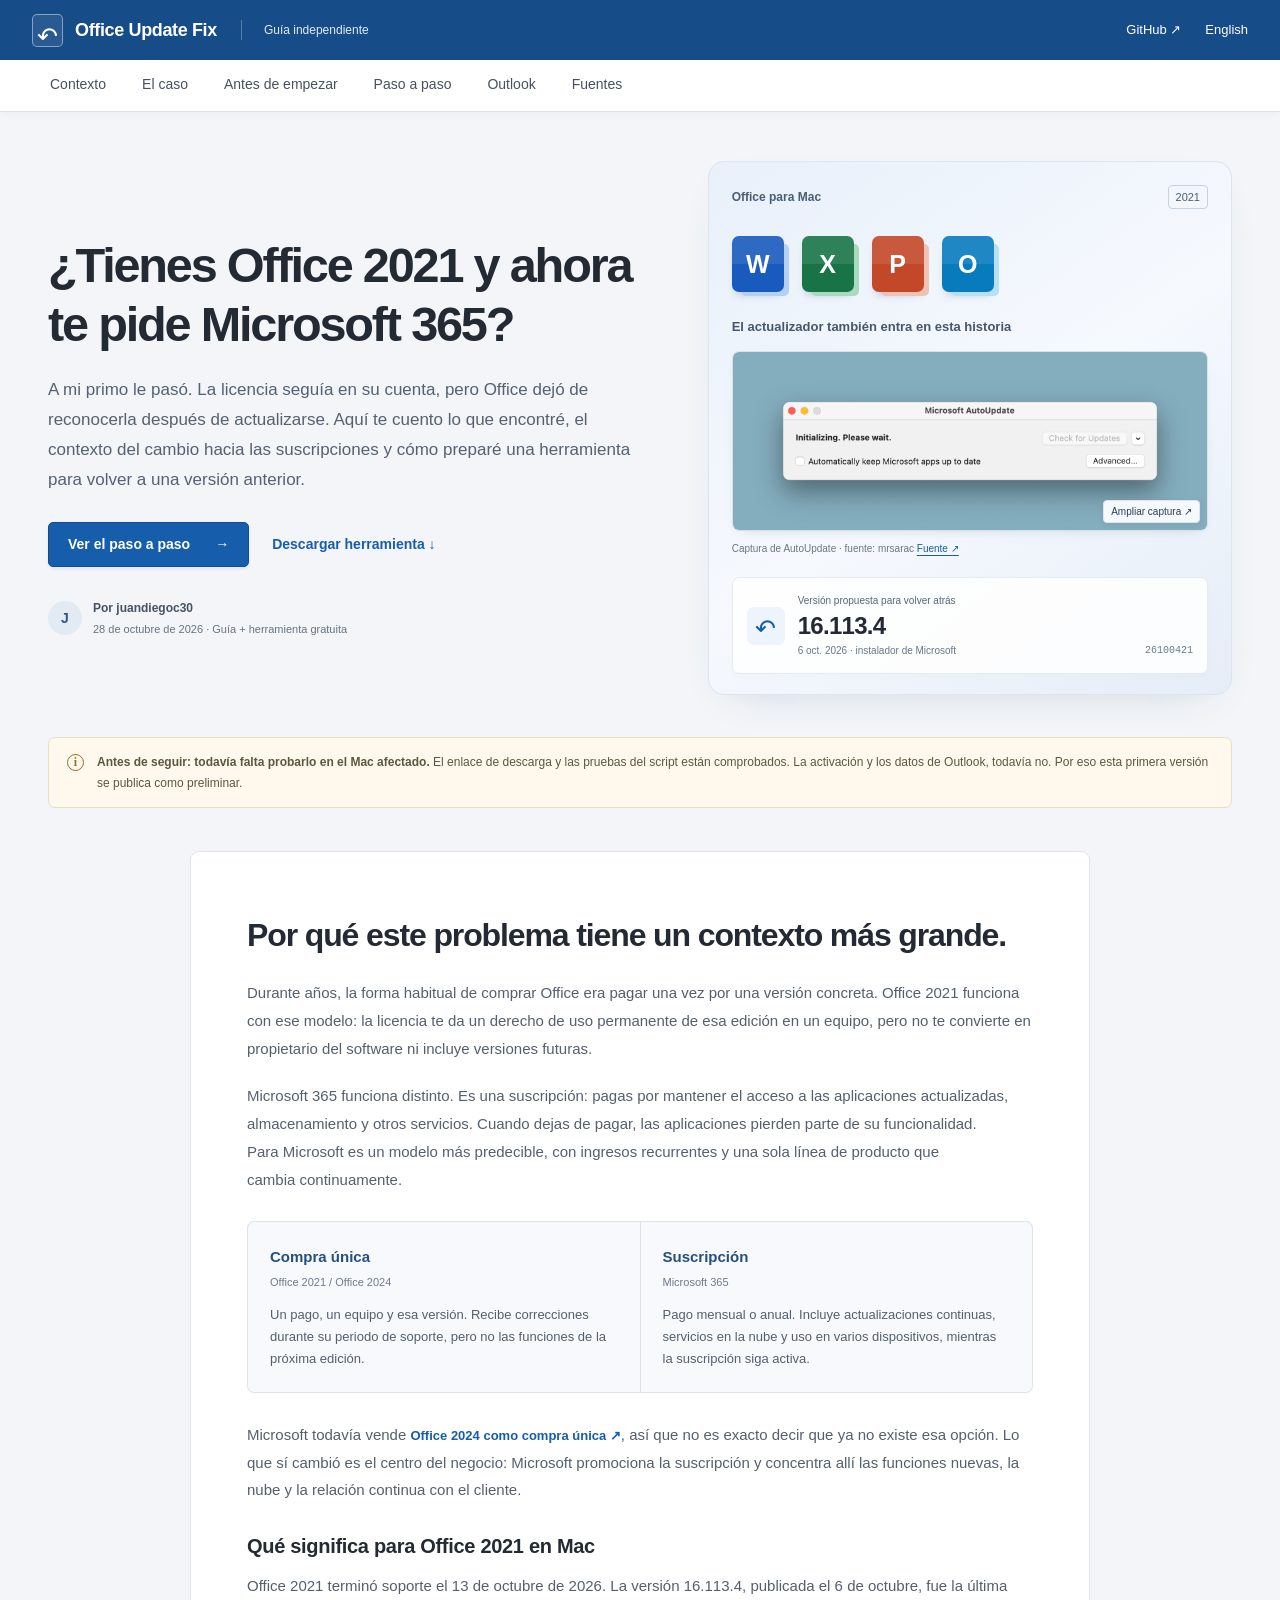
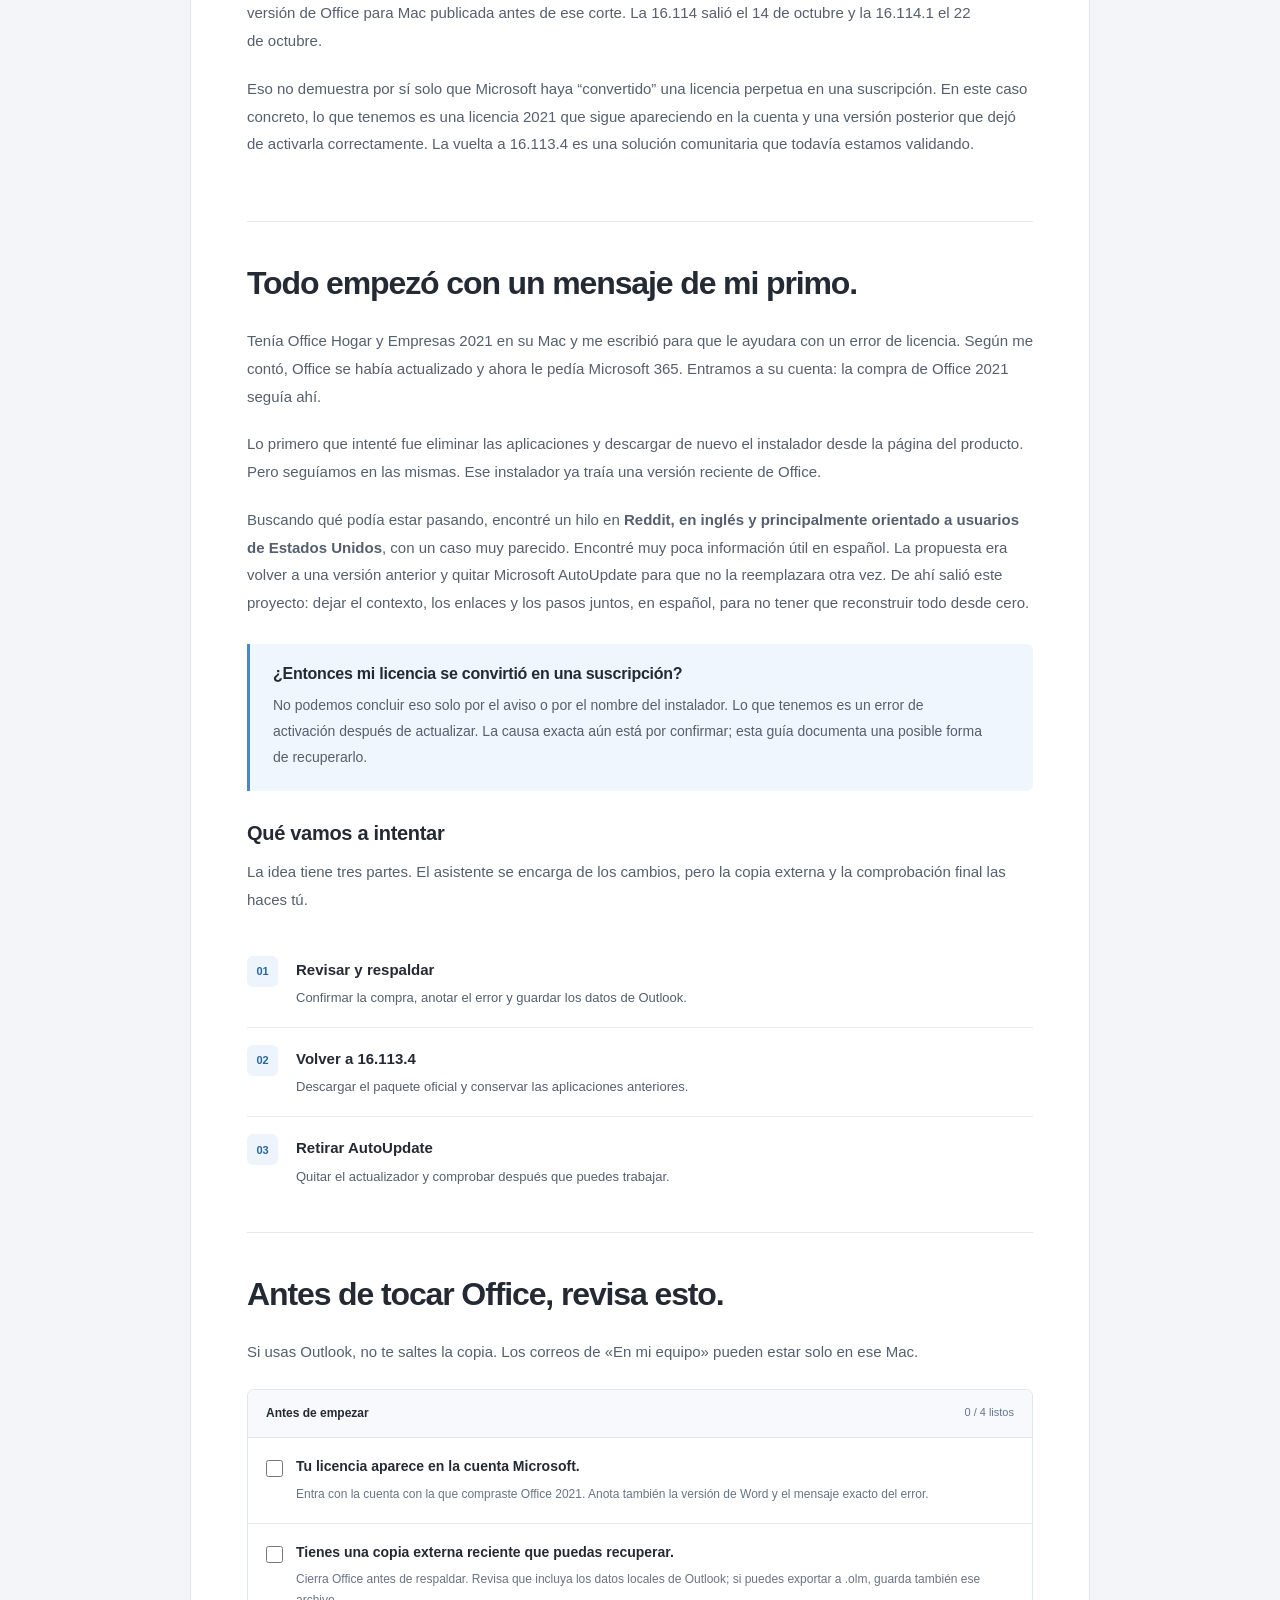
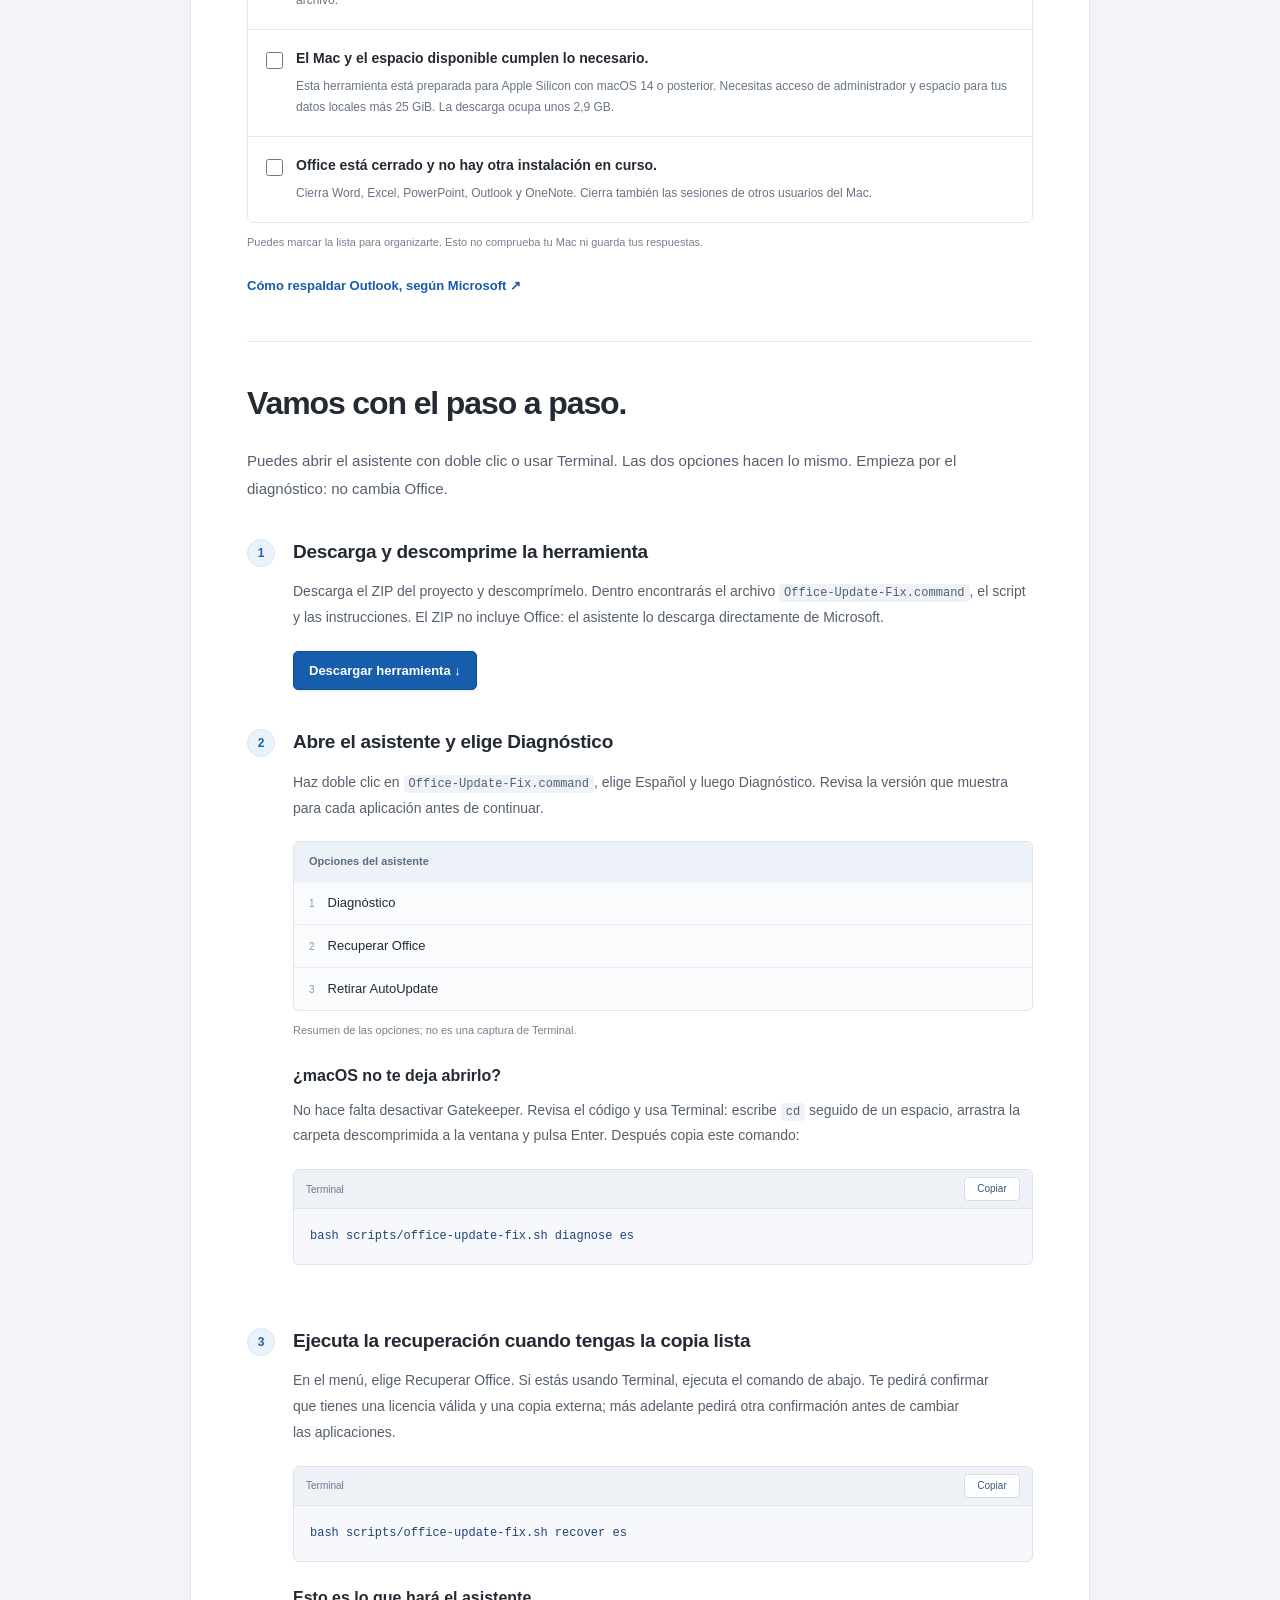
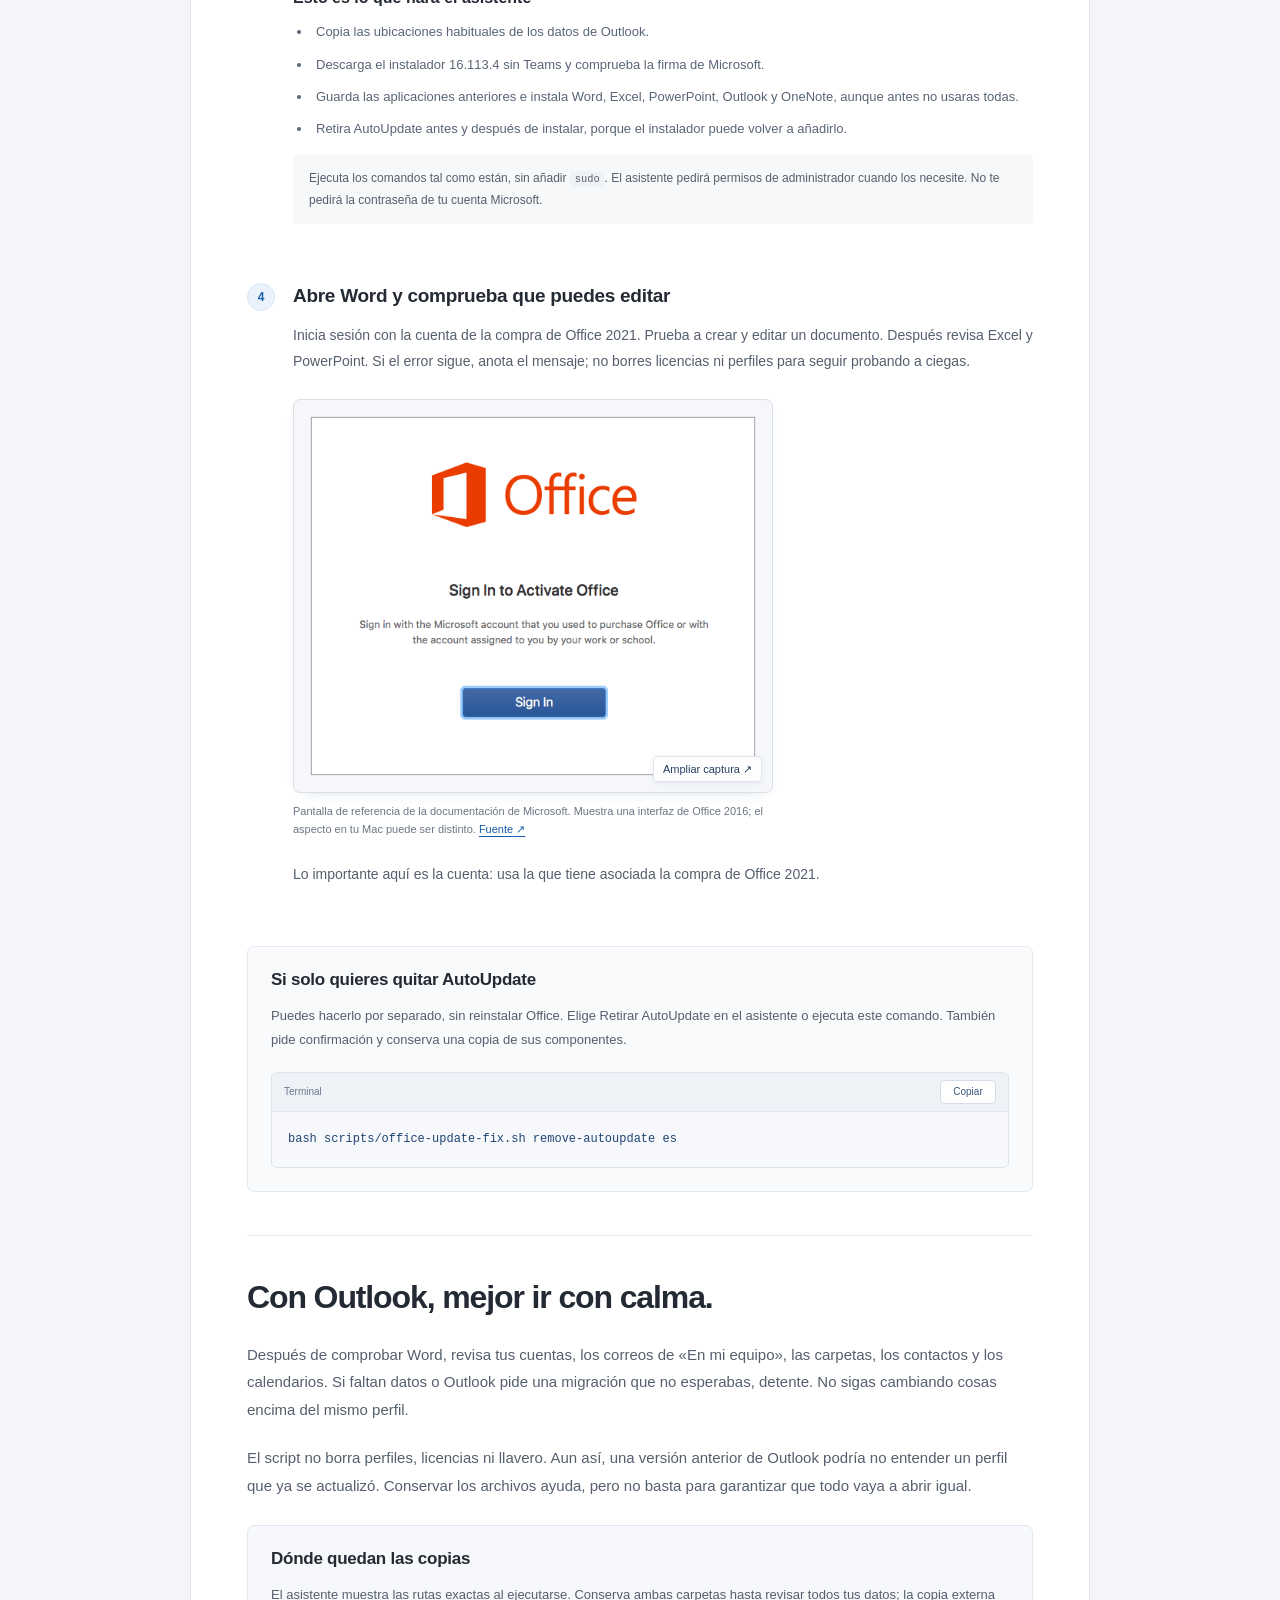
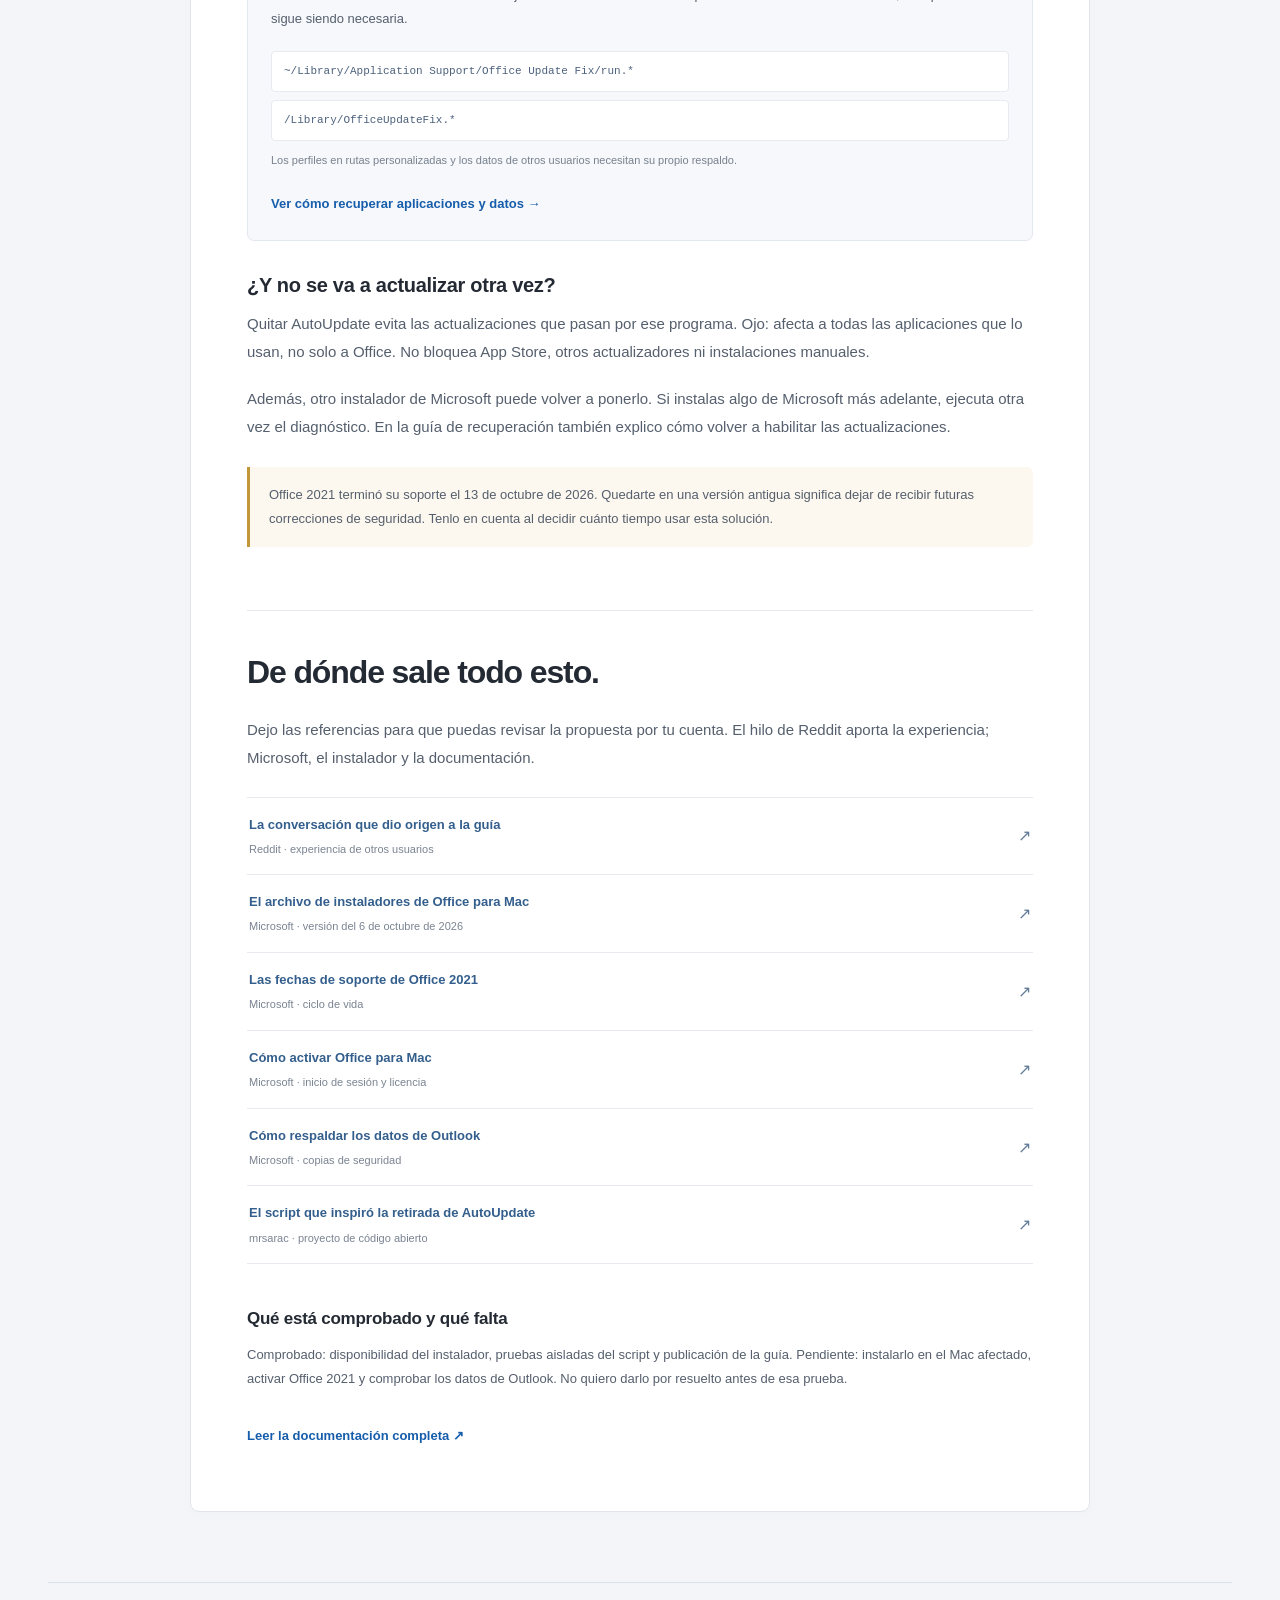
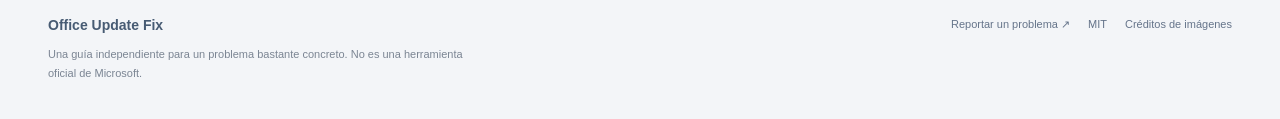
==== commit 121d24c5: "Refine guide navigation and licensing context" ====
--- a/docs/index.html
+++ b/docs/index.html
@@ -9,14 +9,15 @@
 <body>
 <a class="skip" href="#main">Ir al contenido</a>
 <header class="topbar"><div class="topbar-inner"><a class="brand" href="./"><span class="brand-symbol" aria-hidden="true">↶</span><span>Office Update Fix</span></a><span class="independent">Guía independiente</span><nav aria-label="Language / Idioma"><a href="https://github.com/juandiegoc30/office-update-fix">GitHub ↗</a><a href="en/" lang="en">English</a></nav></div></header>
-<nav class="ribbon" aria-label="En esta página"><div><a href="#case" data-nav>El caso</a><a href="#prepare" data-nav>Antes de empezar</a><a href="#steps" data-nav>Paso a paso</a><a href="#outlook" data-nav>Outlook</a><a href="#sources" data-nav>Fuentes</a></div></nav>
+<nav class="ribbon" aria-label="En esta página"><div><a href="#context" data-nav>Contexto</a><a href="#case" data-nav>El caso</a><a href="#prepare" data-nav>Antes de empezar</a><a href="#steps" data-nav>Paso a paso</a><a href="#outlook" data-nav>Outlook</a><a href="#sources" data-nav>Fuentes</a></div></nav>
 <main id="main">
-<section class="hero wrap"><div class="hero-copy"><p class="breadcrumb">Guías para Mac <span>/</span> Office 2021</p><div class="product-label">Office Hogar y Empresas 2021</div><h1>¿Tienes Office 2021 y ahora te pide Microsoft 365?</h1><p class="intro">A mi primo le pasó. La licencia seguía en su cuenta, pero Office dejó de reconocerla después de actualizarse. Aquí te cuento lo que encontré y cómo preparé una herramienta para volver a una versión anterior.</p><div class="actions"><a class="button" href="#steps">Ver el paso a paso <span aria-hidden="true">→</span></a><a class="download-link" href="https://github.com/juandiegoc30/office-update-fix/releases/latest/download/office-update-fix.zip">Descargar herramienta ↓</a></div><div class="byline"><span class="avatar" aria-hidden="true">J</span><div><strong>Por juandiegoc30</strong><span><time datetime="2026-10-26">26 de octubre de 2026</time> · Guía + herramienta gratuita</span></div></div></div>
+<section class="hero wrap"><div class="hero-copy"><h1>¿Tienes Office 2021 y ahora te pide Microsoft 365?</h1><p class="intro">A mi primo le pasó. La licencia seguía en su cuenta, pero Office dejó de reconocerla después de actualizarse. Aquí te cuento lo que encontré, el contexto del cambio hacia las suscripciones y cómo preparé una herramienta para volver a una versión anterior.</p><div class="actions"><a class="button" href="#steps">Ver el paso a paso <span aria-hidden="true">→</span></a><a class="download-link" href="https://github.com/juandiegoc30/office-update-fix/releases/latest/download/office-update-fix.zip">Descargar herramienta ↓</a></div><div class="byline"><span class="avatar" aria-hidden="true">J</span><div><strong>Por juandiegoc30</strong><span><time datetime="2026-10-28">28 de octubre de 2026</time> · Guía + herramienta gratuita</span></div></div></div>
 <div class="hero-visual"><div class="visual-header"><strong>Office para Mac</strong><span>2021</span></div><div class="app-row"><span class="app-chip word" title="Word" aria-label="Word"><span aria-hidden="true">W</span></span><span class="app-chip excel" title="Excel" aria-label="Excel"><span aria-hidden="true">X</span></span><span class="app-chip powerpoint" title="PowerPoint" aria-label="PowerPoint"><span aria-hidden="true">P</span></span><span class="app-chip outlook" title="Outlook" aria-label="Outlook"><span aria-hidden="true">O</span></span></div><p class="visual-label">El actualizador también entra en esta historia</p><figure class="screenshot mau-shot"><a class="zoom-image" href="assets/autoupdate.png" data-zoom aria-label="Ampliar captura"><img src="assets/autoupdate.png" alt="Ventana de Microsoft AutoUpdate con la casilla para mantener las aplicaciones actualizadas." loading="lazy" width="1506" height="566"><span class="zoom-label">Ampliar captura ↗</span></a><figcaption>Captura de AutoUpdate · fuente: mrsarac <a href="https://github.com/mrsarac/microsoft-update-remover">Fuente ↗</a></figcaption></figure><div class="version-card"><span class="version-icon" aria-hidden="true">↶</span><div><small>Versión propuesta para volver atrás</small><strong>16.113.4</strong><span>6 oct. 2026 · instalador de Microsoft</span></div><span class="version-build">26100421</span></div></div></section>
 <div class="wrap"><div class="preview-note"><span class="info-icon" aria-hidden="true">i</span><p><strong>Antes de seguir: todavía falta probarlo en el Mac afectado.</strong> El enlace de descarga y las pruebas del script están comprobados. La activación y los datos de Outlook, todavía no. Por eso esta primera versión se publica como preliminar.</p></div></div>
-<div class="guide-layout wrap"><aside class="toc"><p>En esta página</p><nav aria-label="En esta página"><a href="#case" data-nav><span>01</span>El caso</a><a href="#prepare" data-nav><span>02</span>Antes de empezar</a><a href="#steps" data-nav><span>03</span>Paso a paso</a><a href="#outlook" data-nav><span>04</span>Outlook</a><a href="#sources" data-nav><span>05</span>Fuentes</a></nav><a class="sidebar-download" href="https://github.com/juandiegoc30/office-update-fix/releases/latest/download/office-update-fix.zip"><span aria-hidden="true">↓</span><span><strong>Descarga v0.1.0</strong><small>ZIP · Terminal o doble clic</small></span></a><a class="code-link" href="https://github.com/juandiegoc30/office-update-fix">Ver el código en GitHub ↗</a></aside>
+<div class="guide-layout wrap">
 <article class="document">
-<section id="case" class="guide-section"><div class="section-label">01 <span>El caso</span></div><h2>Todo empezó con un mensaje de mi primo.</h2><p>Tenía Office Hogar y Empresas 2021 en su Mac y me escribió para que le ayudara con un error de licencia. Según me contó, Office se había actualizado y ahora le pedía Microsoft 365. Entramos a su cuenta: la compra de Office 2021 seguía ahí.</p><p>Lo primero que intenté fue eliminar las aplicaciones y descargar de nuevo el instalador desde la página del producto. Pero seguíamos en las mismas. Ese instalador ya traía una versión reciente de Office.</p><p>Buscando qué podía estar pasando, encontré un hilo de Reddit con un caso muy parecido. La propuesta era volver a una versión anterior y quitar Microsoft AutoUpdate para que no la reemplazara otra vez. De ahí salió este proyecto: dejar el contexto, los enlaces y los pasos juntos, para no tener que reconstruir todo desde cero.</p><div class="explanation"><h3>¿Entonces mi licencia se convirtió en una suscripción?</h3><p>No podemos concluir eso solo por el aviso o por el nombre del instalador. Lo que tenemos es un error de activación después de actualizar. La causa exacta aún está por confirmar; esta guía documenta una posible forma de recuperarlo.</p></div><h3>Qué vamos a intentar</h3><p>La idea tiene tres partes. El asistente se encarga de los cambios, pero la copia externa y la comprobación final las haces tú.</p><ol class="plan"><li><span class="plan-number">01</span><div><strong>Revisar y respaldar</strong><p>Confirmar la compra, anotar el error y guardar los datos de Outlook.</p></div></li><li><span class="plan-number">02</span><div><strong>Volver a 16.113.4</strong><p>Descargar el paquete oficial y conservar las aplicaciones anteriores.</p></div></li><li><span class="plan-number">03</span><div><strong>Retirar AutoUpdate</strong><p>Quitar el actualizador y comprobar después que puedes trabajar.</p></div></li></ol></section>
+<section id="context" class="guide-section"><h2>Por qué este problema tiene un contexto más grande.</h2><p>Durante años, la forma habitual de comprar Office era pagar una vez por una versión concreta. Office 2021 funciona con ese modelo: la licencia te da un derecho de uso permanente de esa edición en un equipo, pero no te convierte en propietario del software ni incluye versiones futuras.</p><p>Microsoft 365 funciona distinto. Es una suscripción: pagas por mantener el acceso a las aplicaciones actualizadas, almacenamiento y otros servicios. Cuando dejas de pagar, las aplicaciones pierden parte de su funcionalidad. Para Microsoft es un modelo más predecible, con ingresos recurrentes y una sola línea de producto que cambia continuamente.</p><div class="licensing-compare"><div><strong>Compra única</strong><span>Office 2021 / Office 2024</span><p>Un pago, un equipo y esa versión. Recibe correcciones durante su periodo de soporte, pero no las funciones de la próxima edición.</p></div><div><strong>Suscripción</strong><span>Microsoft 365</span><p>Pago mensual o anual. Incluye actualizaciones continuas, servicios en la nube y uso en varios dispositivos, mientras la suscripción siga activa.</p></div></div><p>Microsoft todavía vende <a class="text-link" href="https://support.microsoft.com/en-us/accounts-billing/subscriptions/try-or-buy-microsoft-365">Office 2024 como compra única ↗</a>, así que no es exacto decir que ya no existe esa opción. Lo que sí cambió es el centro del negocio: Microsoft promociona la suscripción y concentra allí las funciones nuevas, la nube y la relación continua con el cliente.</p><h3>Qué significa para Office 2021 en Mac</h3><p>Office 2021 terminó soporte el 13 de octubre de 2026. La versión 16.113.4, publicada el 6 de octubre, fue la última versión de Office para Mac publicada antes de ese corte. La 16.114 salió el 14 de octubre y la 16.114.1 el 22 de octubre.</p><p>Eso no demuestra por sí solo que Microsoft haya “convertido” una licencia perpetua en una suscripción. En este caso concreto, lo que tenemos es una licencia 2021 que sigue apareciendo en la cuenta y una versión posterior que dejó de activarla correctamente. La vuelta a 16.113.4 es una solución comunitaria que todavía estamos validando.</p></section>
+<section id="case" class="guide-section"><h2>Todo empezó con un mensaje de mi primo.</h2><p>Tenía Office Hogar y Empresas 2021 en su Mac y me escribió para que le ayudara con un error de licencia. Según me contó, Office se había actualizado y ahora le pedía Microsoft 365. Entramos a su cuenta: la compra de Office 2021 seguía ahí.</p><p>Lo primero que intenté fue eliminar las aplicaciones y descargar de nuevo el instalador desde la página del producto. Pero seguíamos en las mismas. Ese instalador ya traía una versión reciente de Office.</p><p>Buscando qué podía estar pasando, encontré un hilo en <strong>Reddit, en inglés y principalmente orientado a usuarios de Estados Unidos</strong>, con un caso muy parecido. Encontré muy poca información útil en español. La propuesta era volver a una versión anterior y quitar Microsoft AutoUpdate para que no la reemplazara otra vez. De ahí salió este proyecto: dejar el contexto, los enlaces y los pasos juntos, en español, para no tener que reconstruir todo desde cero.</p><div class="explanation"><h3>¿Entonces mi licencia se convirtió en una suscripción?</h3><p>No podemos concluir eso solo por el aviso o por el nombre del instalador. Lo que tenemos es un error de activación después de actualizar. La causa exacta aún está por confirmar; esta guía documenta una posible forma de recuperarlo.</p></div><h3>Qué vamos a intentar</h3><p>La idea tiene tres partes. El asistente se encarga de los cambios, pero la copia externa y la comprobación final las haces tú.</p><ol class="plan"><li><span class="plan-number">01</span><div><strong>Revisar y respaldar</strong><p>Confirmar la compra, anotar el error y guardar los datos de Outlook.</p></div></li><li><span class="plan-number">02</span><div><strong>Volver a 16.113.4</strong><p>Descargar el paquete oficial y conservar las aplicaciones anteriores.</p></div></li><li><span class="plan-number">03</span><div><strong>Retirar AutoUpdate</strong><p>Quitar el actualizador y comprobar después que puedes trabajar.</p></div></li></ol></section>
 <section id="prepare" class="guide-section"><div class="section-label">02 <span>Antes de empezar</span></div><h2>Antes de tocar Office, revisa esto.</h2><p>Si usas Outlook, no te saltes la copia. Los correos de «En mi equipo» pueden estar solo en ese Mac.</p><div class="checklist" data-checklist><div class="checklist-heading"><strong>Antes de empezar</strong><output data-check-count data-word="listos" aria-live="polite">0 / 4 listos</output></div><label class="check-item"><input type="checkbox"><span><strong>Tu licencia aparece en la cuenta Microsoft.</strong><span>Entra con la cuenta con la que compraste Office 2021. Anota también la versión de Word y el mensaje exacto del error.</span></span></label><label class="check-item"><input type="checkbox"><span><strong>Tienes una copia externa reciente que puedas recuperar.</strong><span>Cierra Office antes de respaldar. Revisa que incluya los datos locales de Outlook; si puedes exportar a .olm, guarda también ese archivo.</span></span></label><label class="check-item"><input type="checkbox"><span><strong>El Mac y el espacio disponible cumplen lo necesario.</strong><span>Esta herramienta está preparada para Apple Silicon con macOS 14 o posterior. Necesitas acceso de administrador y espacio para tus datos locales más 25 GiB. La descarga ocupa unos 2,9 GB.</span></span></label><label class="check-item"><input type="checkbox"><span><strong>Office está cerrado y no hay otra instalación en curso.</strong><span>Cierra Word, Excel, PowerPoint, Outlook y OneNote. Cierra también las sesiones de otros usuarios del Mac.</span></span></label></div><p class="caption">Puedes marcar la lista para organizarte. Esto no comprueba tu Mac ni guarda tus respuestas.</p><a class="text-link" href="https://support.microsoft.com/en-us/outlook/automatically-archive-or-back-up-outlook-for-mac-items">Cómo respaldar Outlook, según Microsoft ↗</a></section>
 <section id="steps" class="guide-section"><div class="section-label">03 <span>Paso a paso</span></div><h2>Vamos con el paso a paso.</h2><p>Puedes abrir el asistente con doble clic o usar Terminal. Las dos opciones hacen lo mismo. Empieza por el diagnóstico: no cambia Office.</p>
 <div class="step"><span class="step-number">1</span><div><h3>Descarga y descomprime la herramienta</h3><p>Descarga el ZIP del proyecto y descomprímelo. Dentro encontrarás el archivo <code>Office-Update-Fix.command</code>, el script y las instrucciones. El ZIP no incluye Office: el asistente lo descarga directamente de Microsoft.</p><a class="button small" href="https://github.com/juandiegoc30/office-update-fix/releases/latest/download/office-update-fix.zip">Descargar herramienta ↓</a></div></div>
@@ -29,4 +30,4 @@
 </article></div></main>
 <footer class="wrap"><div><a class="footer-brand" href="./">Office Update Fix</a><p>Una guía independiente para un problema bastante concreto. No es una herramienta oficial de Microsoft.</p></div><nav><a href="https://github.com/juandiegoc30/office-update-fix/issues">Reportar un problema ↗</a><a href="https://github.com/juandiegoc30/office-update-fix/blob/main/LICENSE">MIT</a><a href="assets/credits.html">Créditos de imágenes</a></nav></footer>
 <dialog class="image-dialog" aria-label="Ampliar captura"><form method="dialog"><button class="dialog-close" aria-label="Cerrar captura">×</button></form><img alt=""><p></p></dialog>
-</body></html>+</body></html>
--- a/docs/style.css
+++ b/docs/style.css
@@ -489,11 +489,7 @@
   margin-top:2px;
 }
 .guide-layout {
-  display:grid;
-  grid-template-columns:208px minmax(0,1fr);
-  gap:44px;
   margin-top:43px;
-  align-items:start;
   margin-bottom:70px;
 }
 .toc {
@@ -570,6 +566,8 @@
   border-radius:9px;
   padding:47px 56px 20px;
   box-shadow:0 4px 16px #16355604;
+  max-width:900px;
+  margin-inline:auto;
   min-width:0;
 }
 .guide-section {
@@ -583,13 +581,7 @@
   margin-bottom:0;
 }
 .section-label {
-  display:flex;
-  gap:12px;
-  align-items:center;
-  font-size:11px;
-  color:var(--blue);
-  font-weight:600;
-  letter-spacing:.02em;
+  display:none;
 }
 .section-label>span {
   color:#798391;
@@ -599,6 +591,39 @@
   color:#555f6d;
   font-size:15px;
   line-height:1.85;
+}
+.licensing-compare {
+  display:grid;
+  grid-template-columns:1fr 1fr;
+  gap:1px;
+  margin:28px 0;
+  overflow:hidden;
+  border:1px solid #dce3ec;
+  border-radius:7px;
+  background:#dce3ec;
+}
+.licensing-compare>div {
+  background:#f7f9fc;
+  padding:22px;
+}
+.licensing-compare strong,
+.licensing-compare span {
+  display:block;
+}
+.licensing-compare strong {
+  color:#244f7e;
+  font-size:15px;
+  font-weight:650;
+}
+.licensing-compare span {
+  margin:3px 0 12px;
+  color:#6f7b8a;
+  font-size:11px;
+}
+.licensing-compare p {
+  margin:0;
+  font-size:13px;
+  line-height:1.7;
 }
 .explanation {
   background:#f0f6fd;
@@ -1093,10 +1118,6 @@
   .version-build {
     display:none;
   }
-  .guide-layout {
-    grid-template-columns:166px minmax(0,1fr);
-    gap:24px;
-  }
   .document {
     padding:35px 32px 15px;
   }
@@ -1174,8 +1195,6 @@
     font-size:22px;
   }
   .guide-layout {
-    grid-template-columns:1fr;
-    gap:20px;
     margin-top:27px;
   }
   .toc {
@@ -1325,6 +1344,9 @@
     padding:28px 20px 5px;
     border-radius:7px;
   }
+  .licensing-compare {
+    grid-template-columns:1fr;
+  }
   .guide-section {
     padding-bottom:30px;
     margin-bottom:31px;
